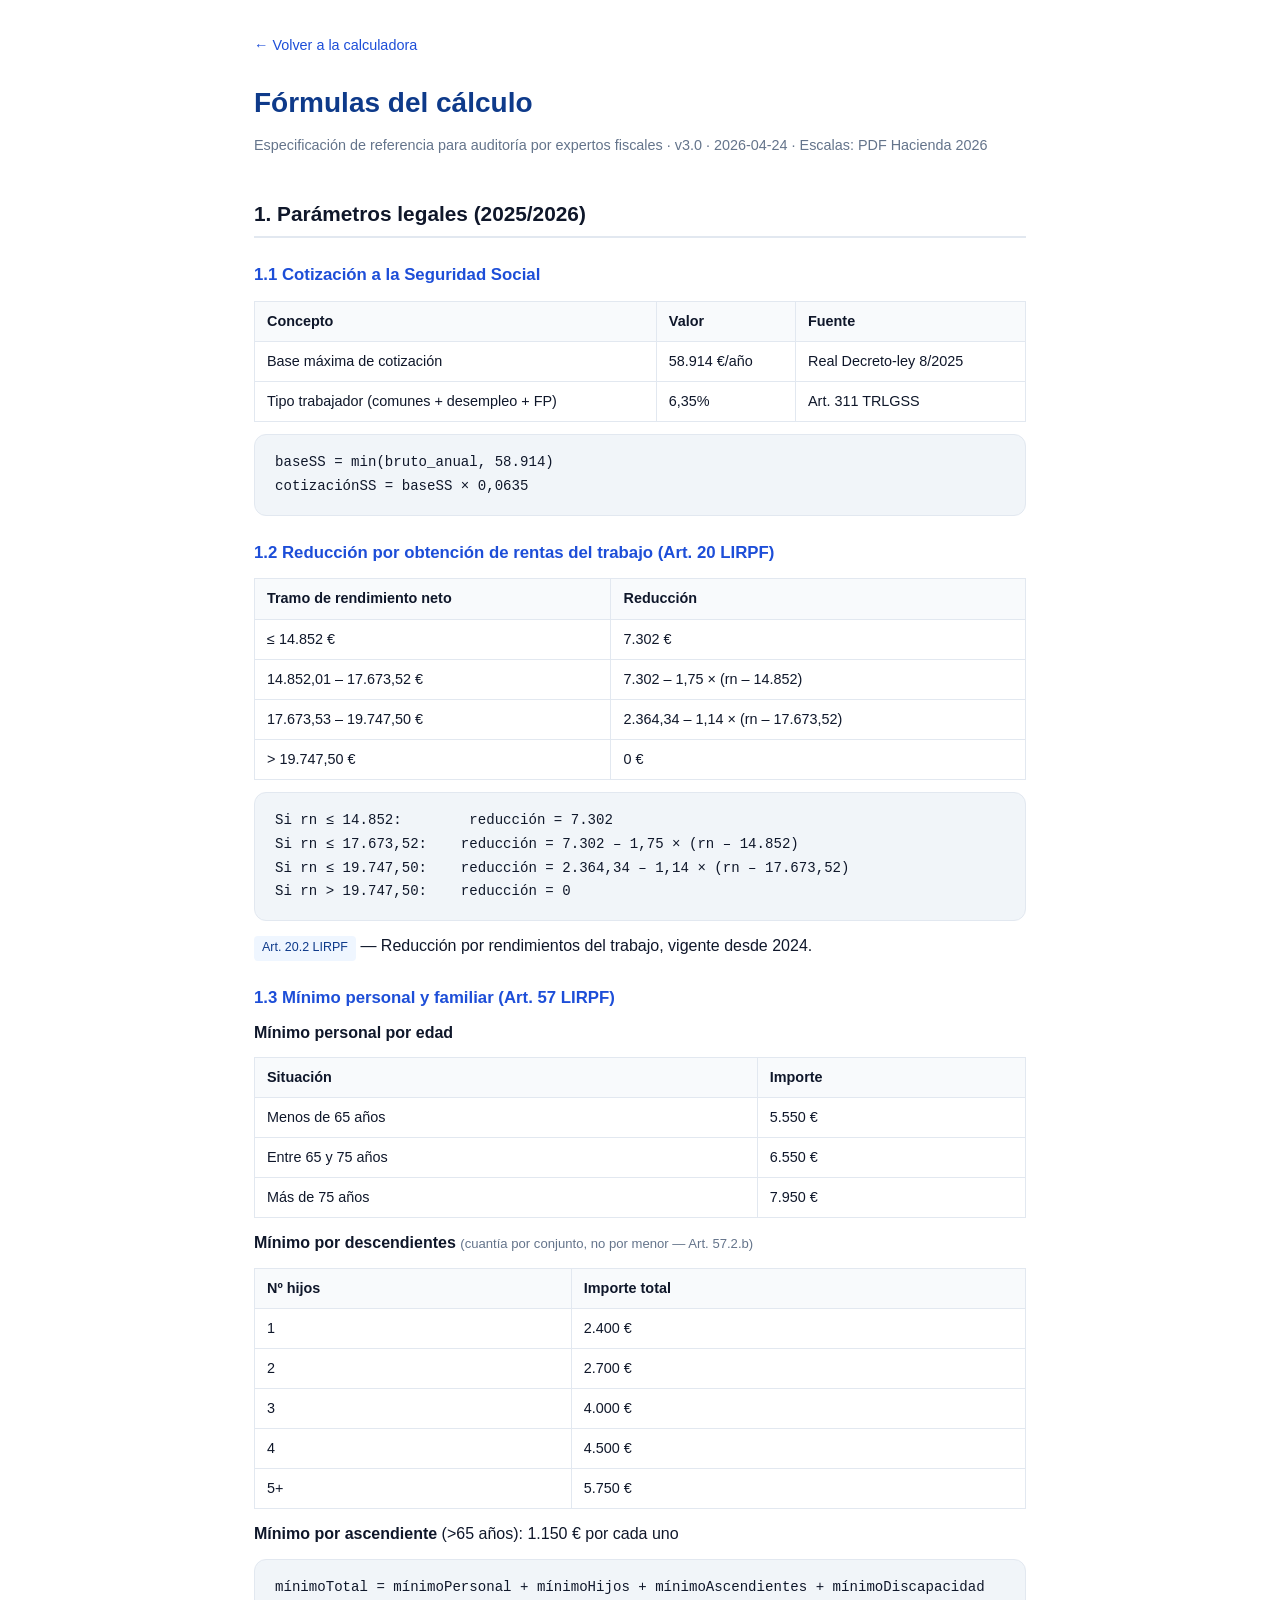
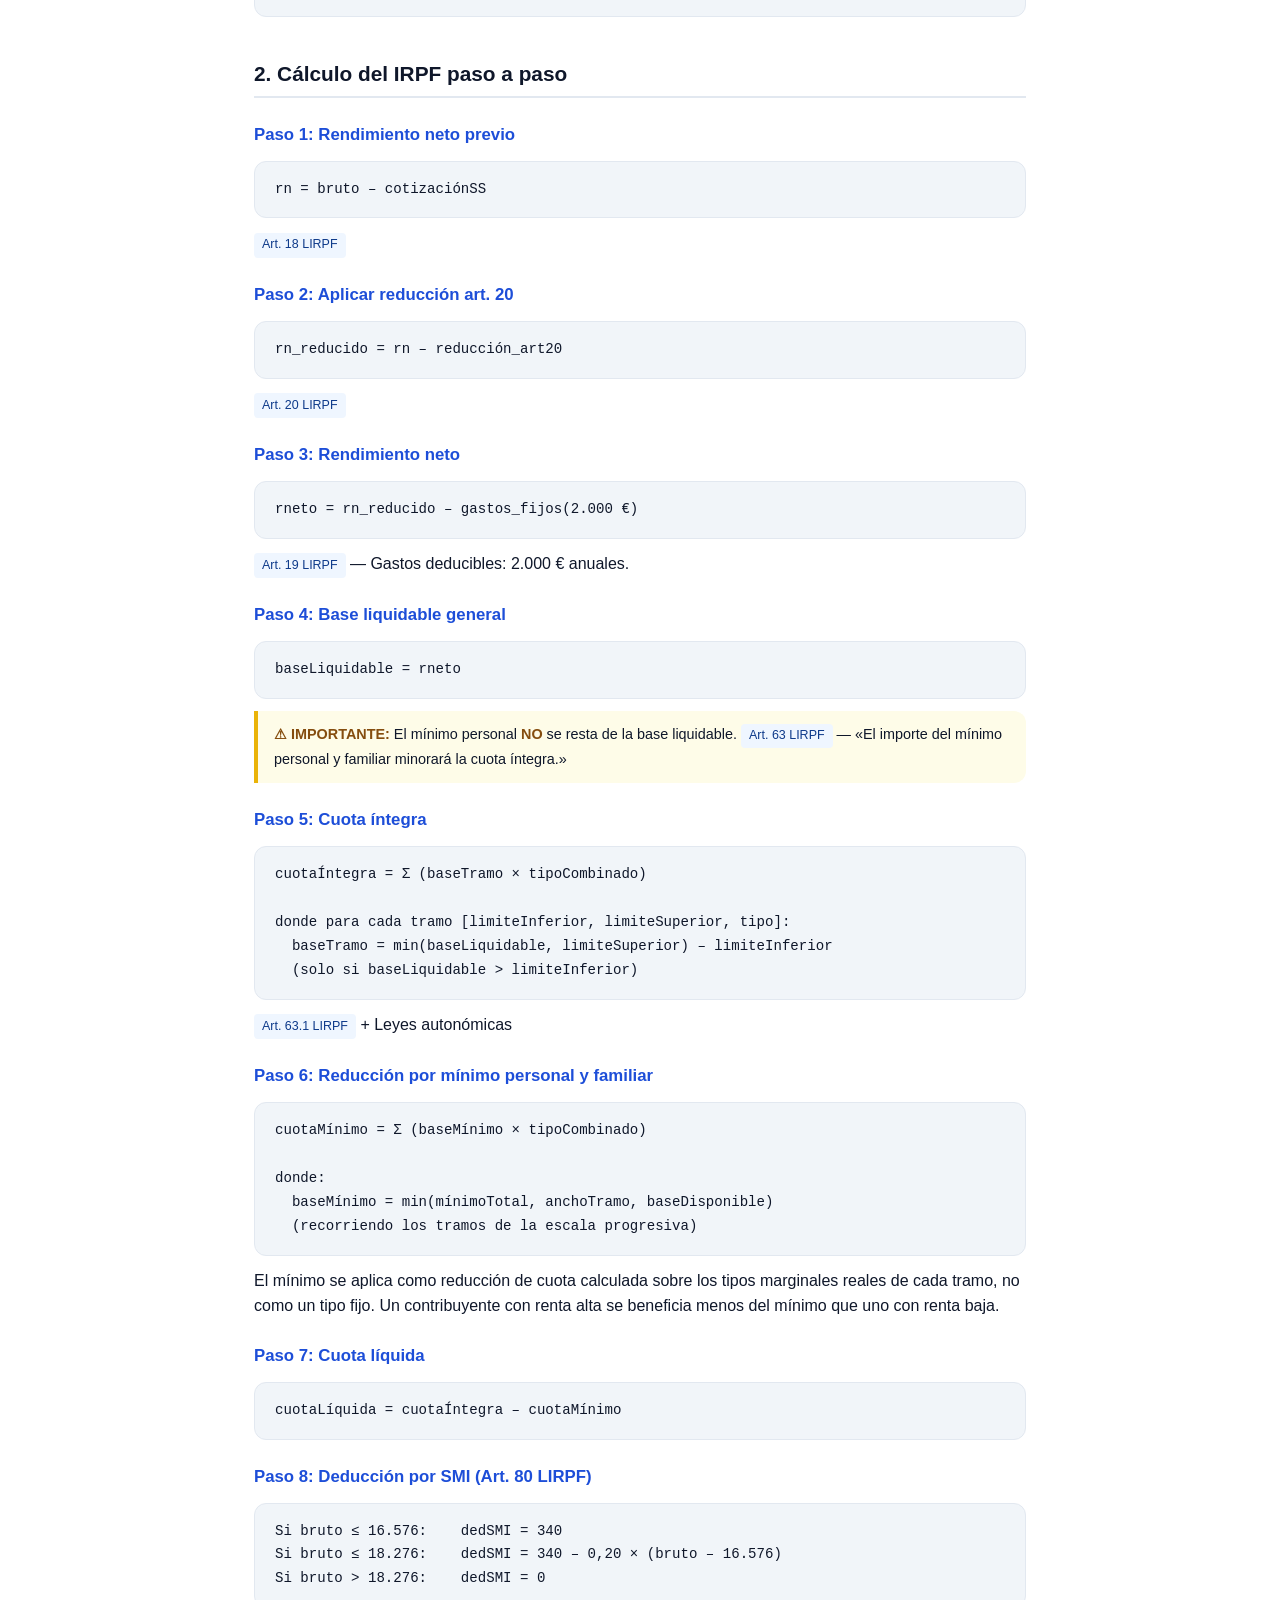
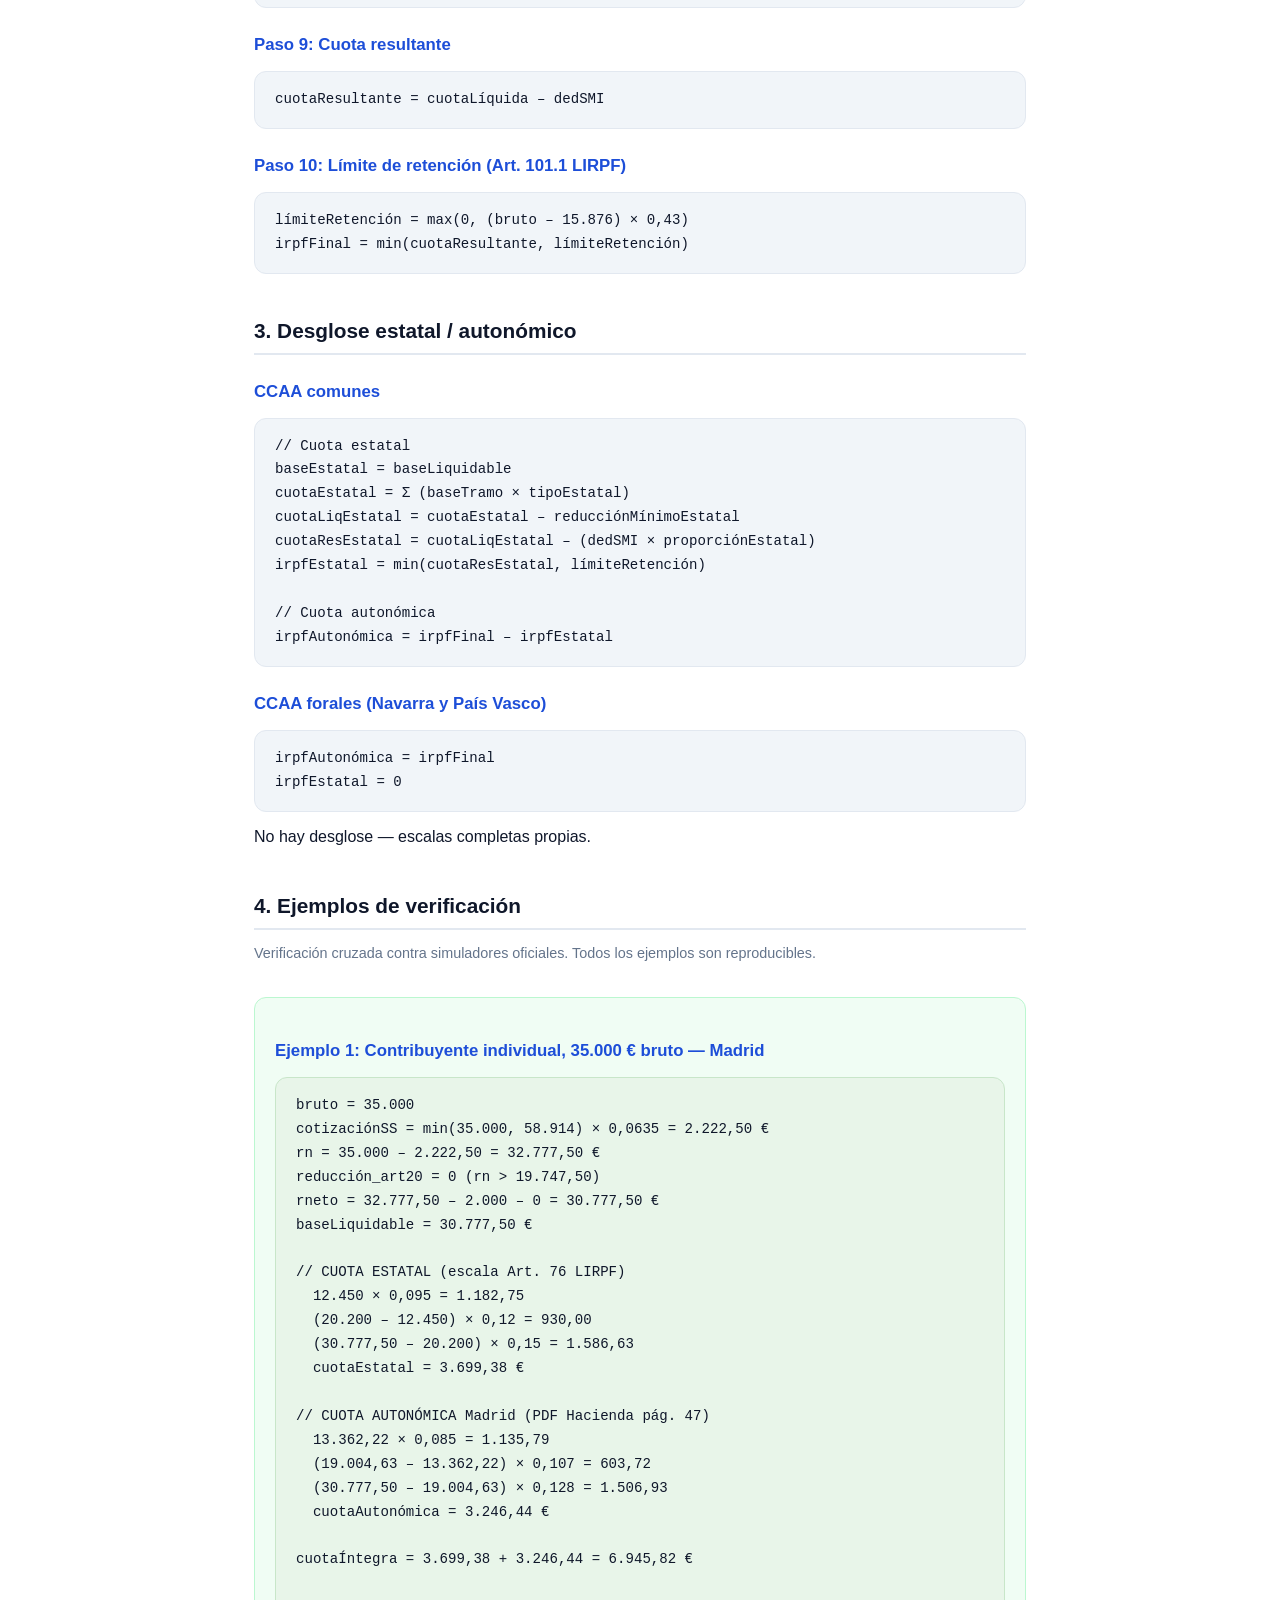
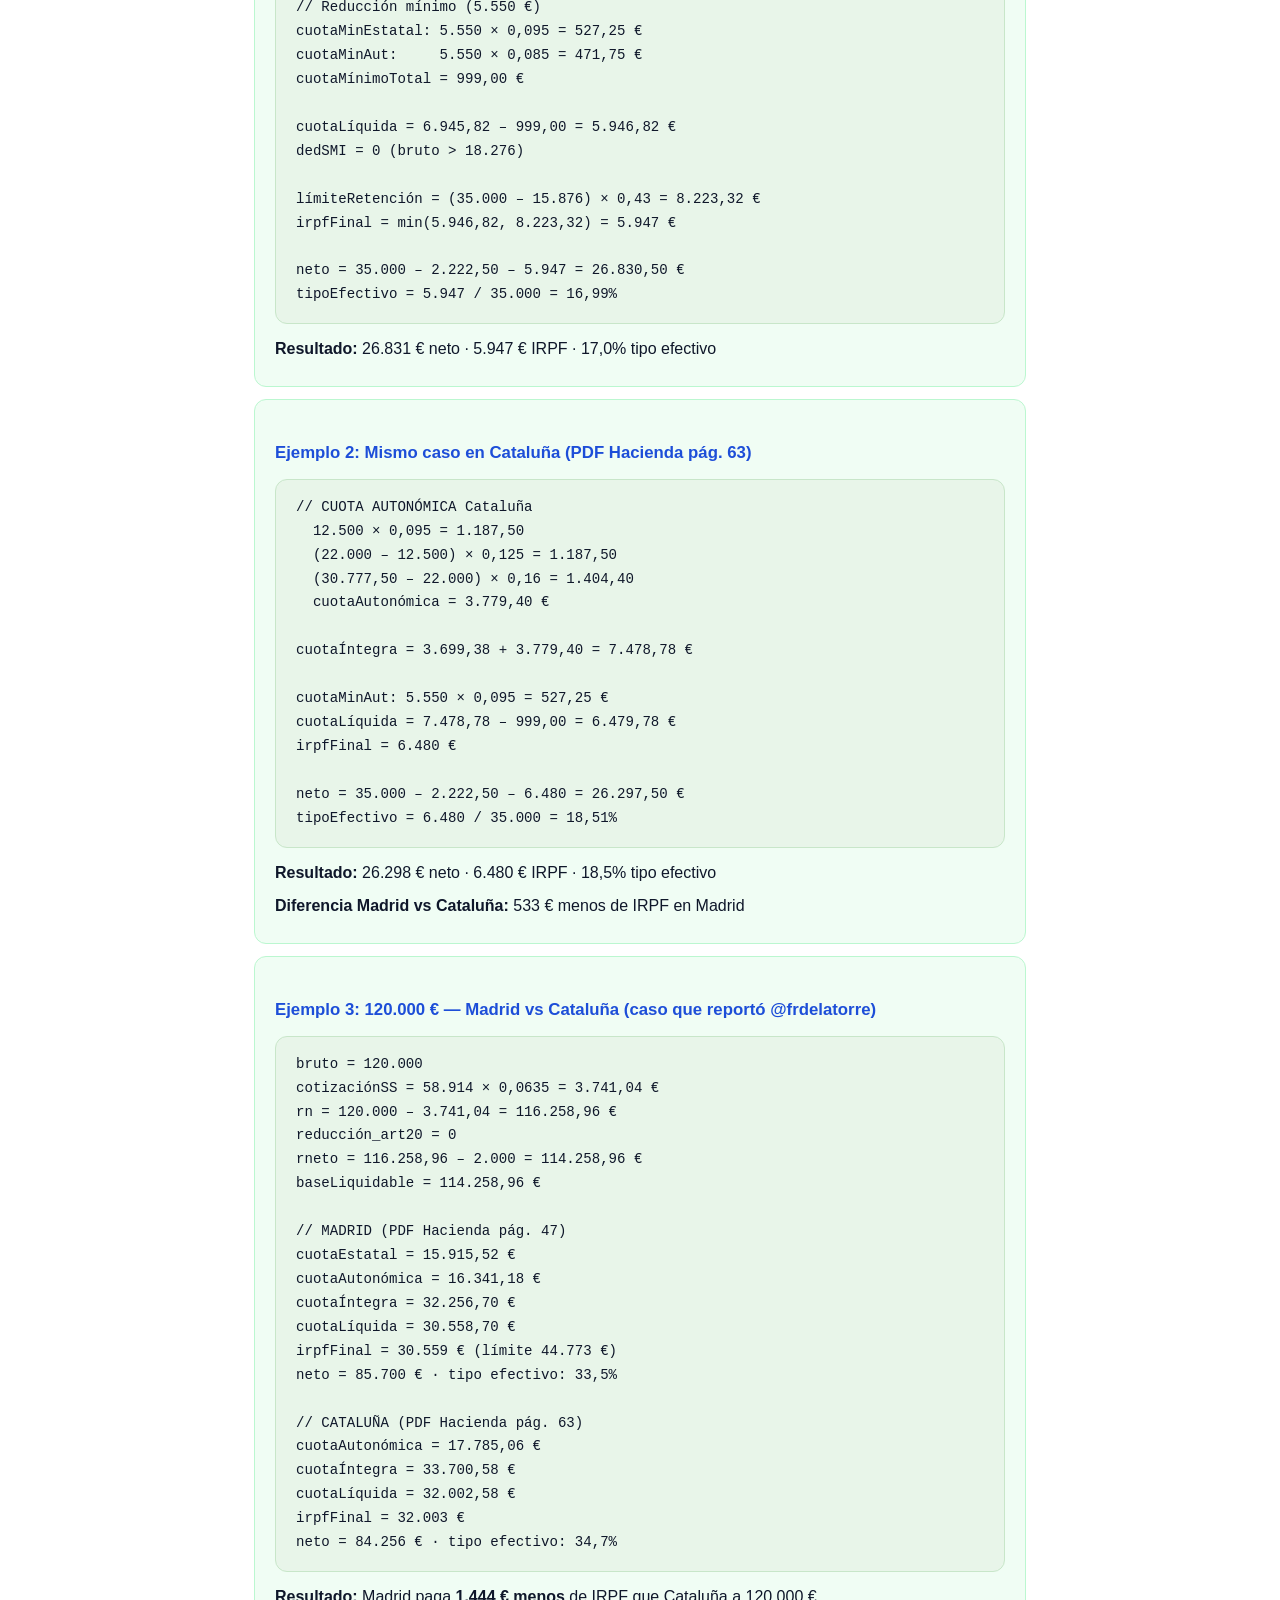
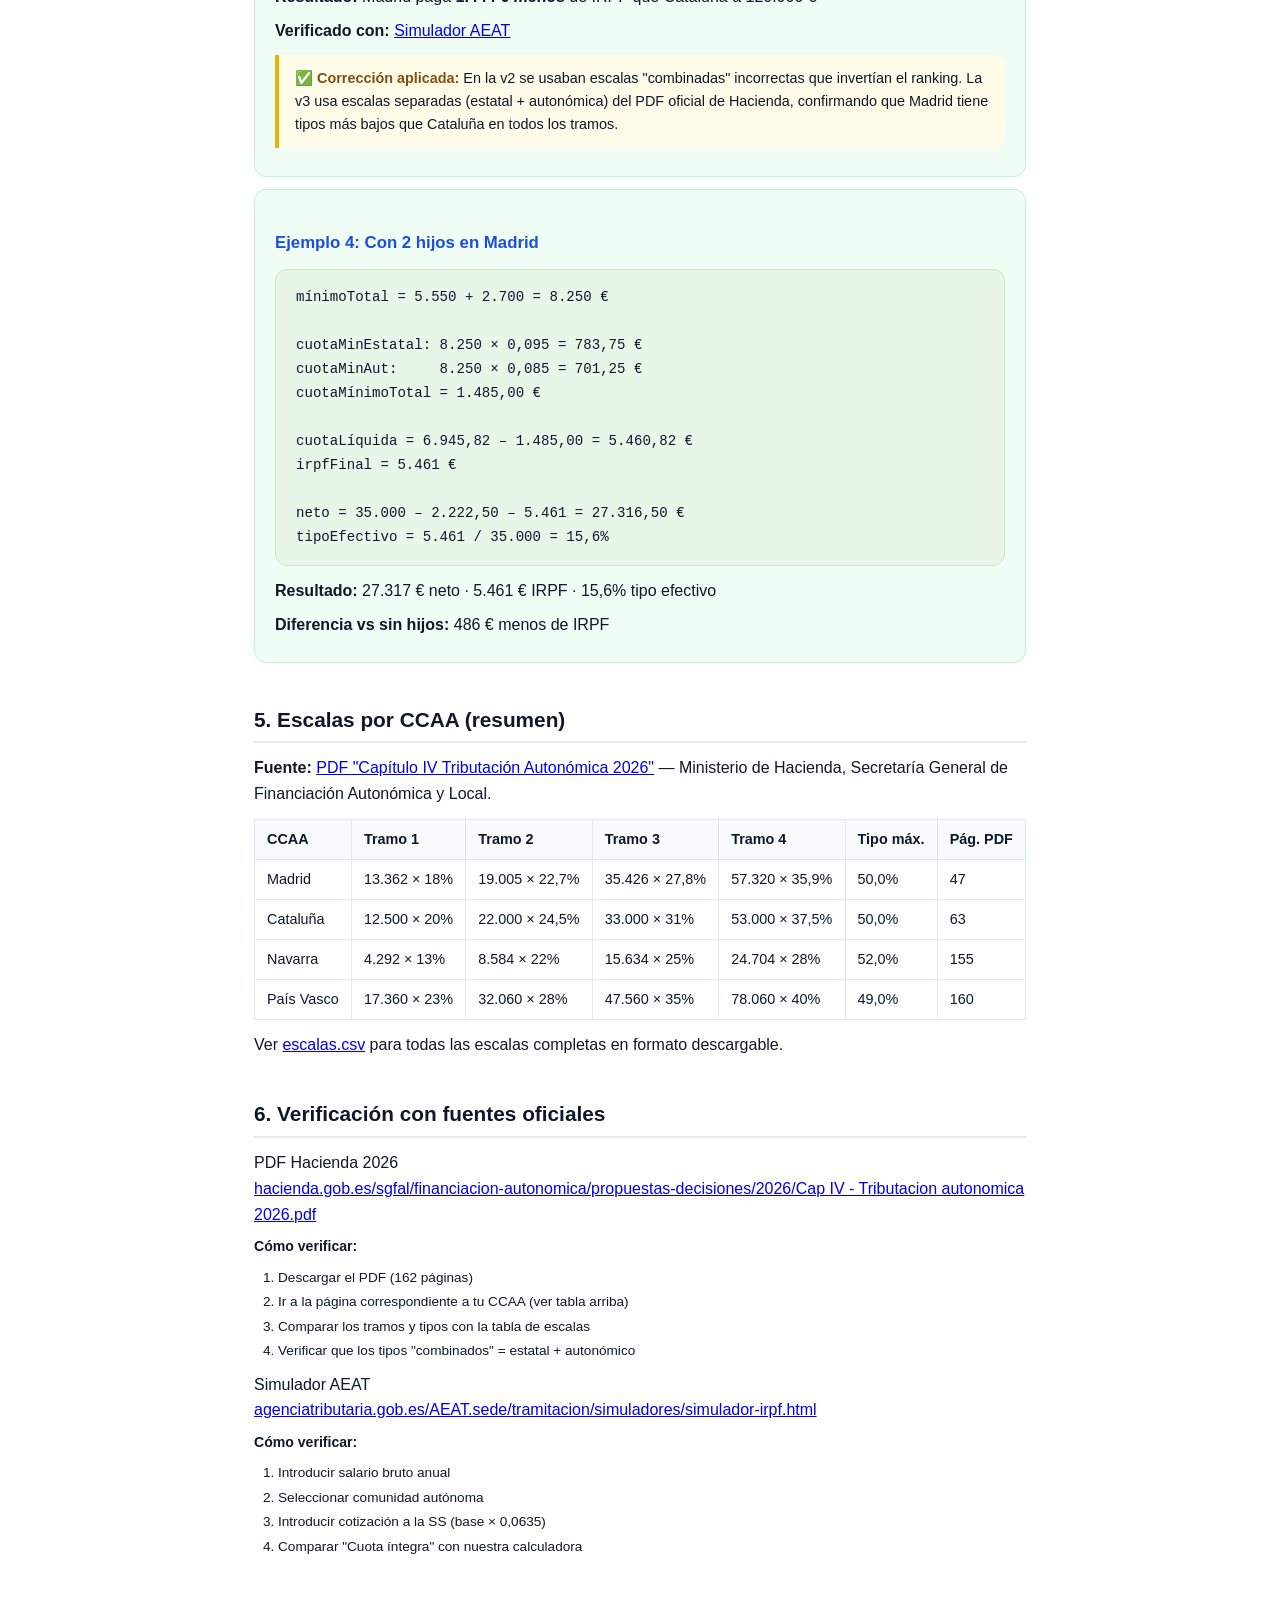
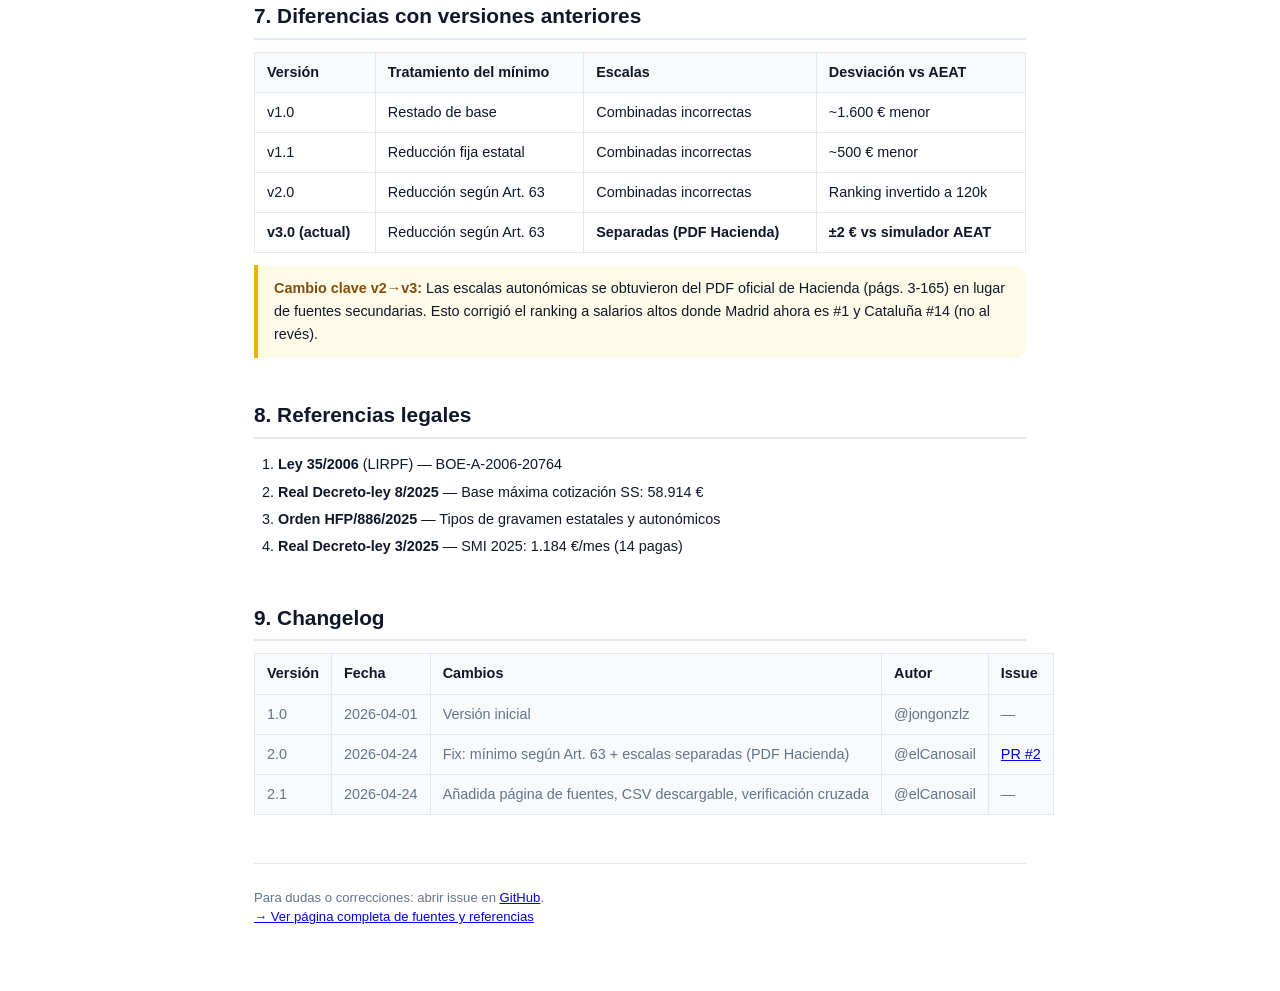
==== docs/formulas.html @ f6afc2ed "fix: remove all tusimpuestos.org references (not used as data source)" ====
<!DOCTYPE html>
<html lang="es">
<head>
  <meta charset="UTF-8">
  <meta name="viewport" content="width=device-width, initial-scale=1.0">
  <title>Fórmulas del cálculo — IRPF por CCAA</title>
  <meta name="description" content="Especificación completa del cálculo de IRPF por comunidad autónoma. Referencias al BOE, fórmulas paso a paso, ejemplos de verificación.">
  <link rel="stylesheet" href="style.css?v=11">
  <style>
    .formula-page { max-width: 820px; margin: 0 auto; padding: 2rem 1.5rem 4rem; }

    .formula-page h1 { font-size: 1.75rem; margin-bottom: 0.25rem; color: var(--accent); }
    .formula-page .subtitle { color: var(--muted); font-size: 0.9rem; margin-bottom: 2rem; }
    .formula-page h2 { font-size: 1.3rem; margin: 2.5rem 0 0.75rem; padding-bottom: 0.35rem; border-bottom: 2px solid var(--border); color: var(--fg); }
    .formula-page h3 { font-size: 1.05rem; margin: 1.5rem 0 0.5rem; color: var(--accent-light); }

    .formula-page p { margin: 0.5rem 0; }

    .formula-box {
      background: #f1f5f9;
      border: 1px solid var(--border);
      border-radius: var(--radius);
      padding: 1rem 1.25rem;
      margin: 0.75rem 0;
      font-family: "SF Mono", "Fira Code", "Cascadia Code", monospace;
      font-size: 0.88rem;
      line-height: 1.7;
      overflow-x: auto;
      white-space: pre;
    }

    .formula-page table {
      width: 100%;
      border-collapse: collapse;
      margin: 0.75rem 0;
      font-size: 0.9rem;
    }
    .formula-page th, .formula-page td {
      padding: 0.5rem 0.75rem;
      border: 1px solid var(--border);
      text-align: left;
    }
    .formula-page th {
      background: var(--card-bg);
      font-weight: 600;
      color: var(--fg);
    }
    .formula-page td { background: white; }

    .ref {
      display: inline-block;
      background: #eff6ff;
      color: var(--accent);
      font-size: 0.78rem;
      padding: 0.15rem 0.5rem;
      border-radius: 4px;
      font-weight: 500;
    }

    .callout {
      background: #fefce8;
      border-left: 4px solid #eab308;
      padding: 0.75rem 1rem;
      margin: 0.75rem 0;
      border-radius: 0 var(--radius) var(--radius) 0;
      font-size: 0.9rem;
    }
    .callout strong { color: #854d0e; }

    .example-box {
      background: #f0fdf4;
      border: 1px solid #bbf7d0;
      border-radius: var(--radius);
      padding: 1rem 1.25rem;
      margin: 0.75rem 0;
    }
    .example-box .formula-box { background: #e8f5e9; border-color: #c8e6c9; }

    .back-link {
      display: inline-flex;
      align-items: center;
      gap: 0.4rem;
      color: var(--accent-light);
      text-decoration: none;
      font-size: 0.9rem;
      margin-bottom: 1.5rem;
    }
    .back-link:hover { text-decoration: underline; }

    .changelog { font-size: 0.85rem; color: var(--muted); }
    .changelog td { background: var(--card-bg); }

    footer.legal {
      margin-top: 3rem;
      padding-top: 1.5rem;
      border-top: 1px solid var(--border);
      font-size: 0.82rem;
      color: var(--muted);
      line-height: 1.5;
    }
  </style>
</head>
<body>
  <div class="formula-page">
    <a href="index.html" class="back-link">← Volver a la calculadora</a>

    <h1>Fórmulas del cálculo</h1>
    <p class="subtitle">Especificación de referencia para auditoría por expertos fiscales · v3.0 · 2026-04-24 · Escalas: PDF Hacienda 2026</p>

    <!-- 1 -->
    <h2>1. Parámetros legales (2025/2026)</h2>

    <h3>1.1 Cotización a la Seguridad Social</h3>
    <table>
      <tr><th>Concepto</th><th>Valor</th><th>Fuente</th></tr>
      <tr><td>Base máxima de cotización</td><td>58.914 €/año</td><td>Real Decreto-ley 8/2025</td></tr>
      <tr><td>Tipo trabajador (comunes + desempleo + FP)</td><td>6,35%</td><td>Art. 311 TRLGSS</td></tr>
    </table>
    <div class="formula-box">baseSS = min(bruto_anual, 58.914)
cotizaciónSS = baseSS × 0,0635</div>

    <h3>1.2 Reducción por obtención de rentas del trabajo (Art. 20 LIRPF)</h3>
    <table>
      <tr><th>Tramo de rendimiento neto</th><th>Reducción</th></tr>
      <tr><td>≤ 14.852 €</td><td>7.302 €</td></tr>
      <tr><td>14.852,01 – 17.673,52 €</td><td>7.302 – 1,75 × (rn – 14.852)</td></tr>
      <tr><td>17.673,53 – 19.747,50 €</td><td>2.364,34 – 1,14 × (rn – 17.673,52)</td></tr>
      <tr><td>&gt; 19.747,50 €</td><td>0 €</td></tr>
    </table>
    <div class="formula-box">Si rn ≤ 14.852:        reducción = 7.302
Si rn ≤ 17.673,52:    reducción = 7.302 – 1,75 × (rn – 14.852)
Si rn ≤ 19.747,50:    reducción = 2.364,34 – 1,14 × (rn – 17.673,52)
Si rn > 19.747,50:    reducción = 0</div>
    <p><span class="ref">Art. 20.2 LIRPF</span> — Reducción por rendimientos del trabajo, vigente desde 2024.</p>

    <h3>1.3 Mínimo personal y familiar (Art. 57 LIRPF)</h3>

    <p><strong>Mínimo personal por edad</strong></p>
    <table>
      <tr><th>Situación</th><th>Importe</th></tr>
      <tr><td>Menos de 65 años</td><td>5.550 €</td></tr>
      <tr><td>Entre 65 y 75 años</td><td>6.550 €</td></tr>
      <tr><td>Más de 75 años</td><td>7.950 €</td></tr>
    </table>

    <p><strong>Mínimo por descendientes</strong> <span style="font-size:0.82rem;color:var(--muted)">(cuantía por conjunto, no por menor — Art. 57.2.b)</span></p>
    <table>
      <tr><th>Nº hijos</th><th>Importe total</th></tr>
      <tr><td>1</td><td>2.400 €</td></tr>
      <tr><td>2</td><td>2.700 €</td></tr>
      <tr><td>3</td><td>4.000 €</td></tr>
      <tr><td>4</td><td>4.500 €</td></tr>
      <tr><td>5+</td><td>5.750 €</td></tr>
    </table>

    <p><strong>Mínimo por ascendiente</strong> (&gt;65 años): 1.150 € por cada uno</p>

    <div class="formula-box">mínimoTotal = mínimoPersonal + mínimoHijos + mínimoAscendientes + mínimoDiscapacidad</div>

    <!-- 2 -->
    <h2>2. Cálculo del IRPF paso a paso</h2>

    <h3>Paso 1: Rendimiento neto previo</h3>
    <div class="formula-box">rn = bruto – cotizaciónSS</div>
    <p><span class="ref">Art. 18 LIRPF</span></p>

    <h3>Paso 2: Aplicar reducción art. 20</h3>
    <div class="formula-box">rn_reducido = rn – reducción_art20</div>
    <p><span class="ref">Art. 20 LIRPF</span></p>

    <h3>Paso 3: Rendimiento neto</h3>
    <div class="formula-box">rneto = rn_reducido – gastos_fijos(2.000 €)</div>
    <p><span class="ref">Art. 19 LIRPF</span> — Gastos deducibles: 2.000 € anuales.</p>

    <h3>Paso 4: Base liquidable general</h3>
    <div class="formula-box">baseLiquidable = rneto</div>
    <div class="callout"><strong>⚠ IMPORTANTE:</strong> El mínimo personal <strong>NO</strong> se resta de la base liquidable. <span class="ref">Art. 63 LIRPF</span> — «El importe del mínimo personal y familiar minorará la cuota íntegra.»</div>

    <h3>Paso 5: Cuota íntegra</h3>
    <div class="formula-box">cuotaÍntegra = Σ (baseTramo × tipoCombinado)

donde para cada tramo [limiteInferior, limiteSuperior, tipo]:
  baseTramo = min(baseLiquidable, limiteSuperior) – limiteInferior
  (solo si baseLiquidable &gt; limiteInferior)</div>
    <p><span class="ref">Art. 63.1 LIRPF</span> + Leyes autonómicas</p>

    <h3>Paso 6: Reducción por mínimo personal y familiar</h3>
    <div class="formula-box">cuotaMínimo = Σ (baseMínimo × tipoCombinado)

donde:
  baseMínimo = min(mínimoTotal, anchoTramo, baseDisponible)
  (recorriendo los tramos de la escala progresiva)</div>
    <p>El mínimo se aplica como reducción de cuota calculada sobre los tipos marginales reales de cada tramo, no como un tipo fijo. Un contribuyente con renta alta se beneficia menos del mínimo que uno con renta baja.</p>

    <h3>Paso 7: Cuota líquida</h3>
    <div class="formula-box">cuotaLíquida = cuotaÍntegra – cuotaMínimo</div>

    <h3>Paso 8: Deducción por SMI (Art. 80 LIRPF)</h3>
    <div class="formula-box">Si bruto ≤ 16.576:    dedSMI = 340
Si bruto ≤ 18.276:    dedSMI = 340 – 0,20 × (bruto – 16.576)
Si bruto &gt; 18.276:    dedSMI = 0</div>

    <h3>Paso 9: Cuota resultante</h3>
    <div class="formula-box">cuotaResultante = cuotaLíquida – dedSMI</div>

    <h3>Paso 10: Límite de retención (Art. 101.1 LIRPF)</h3>
    <div class="formula-box">límiteRetención = max(0, (bruto – 15.876) × 0,43)
irpfFinal = min(cuotaResultante, límiteRetención)</div>

    <!-- 3 -->
    <h2>3. Desglose estatal / autonómico</h2>

    <h3>CCAA comunes</h3>
    <div class="formula-box">// Cuota estatal
baseEstatal = baseLiquidable
cuotaEstatal = Σ (baseTramo × tipoEstatal)
cuotaLiqEstatal = cuotaEstatal – reducciónMínimoEstatal
cuotaResEstatal = cuotaLiqEstatal – (dedSMI × proporciónEstatal)
irpfEstatal = min(cuotaResEstatal, límiteRetención)

// Cuota autonómica
irpfAutonómica = irpfFinal – irpfEstatal</div>

    <h3>CCAA forales (Navarra y País Vasco)</h3>
    <div class="formula-box">irpfAutonómica = irpfFinal
irpfEstatal = 0</div>
    <p>No hay desglose — escalas completas propias.</p>

    <!-- 4 -->
    <h2>4. Ejemplos de verificación</h2>
    <p class="subtitle">Verificación cruzada contra simuladores oficiales. Todos los ejemplos son reproducibles.</p>

    <div class="example-box">
      <h3>Ejemplo 1: Contribuyente individual, 35.000 € bruto — Madrid</h3>
      <div class="formula-box">bruto = 35.000
cotizaciónSS = min(35.000, 58.914) × 0,0635 = 2.222,50 €
rn = 35.000 – 2.222,50 = 32.777,50 €
reducción_art20 = 0 (rn > 19.747,50)
rneto = 32.777,50 – 2.000 – 0 = 30.777,50 €
baseLiquidable = 30.777,50 €

// CUOTA ESTATAL (escala Art. 76 LIRPF)
  12.450 × 0,095 = 1.182,75
  (20.200 – 12.450) × 0,12 = 930,00
  (30.777,50 – 20.200) × 0,15 = 1.586,63
  cuotaEstatal = 3.699,38 €

// CUOTA AUTONÓMICA Madrid (PDF Hacienda pág. 47)
  13.362,22 × 0,085 = 1.135,79
  (19.004,63 – 13.362,22) × 0,107 = 603,72
  (30.777,50 – 19.004,63) × 0,128 = 1.506,93
  cuotaAutonómica = 3.246,44 €

cuotaÍntegra = 3.699,38 + 3.246,44 = 6.945,82 €

// Reducción mínimo (5.550 €)
cuotaMinEstatal: 5.550 × 0,095 = 527,25 €
cuotaMinAut:     5.550 × 0,085 = 471,75 €
cuotaMínimoTotal = 999,00 €

cuotaLíquida = 6.945,82 – 999,00 = 5.946,82 €
dedSMI = 0 (bruto > 18.276)

límiteRetención = (35.000 – 15.876) × 0,43 = 8.223,32 €
irpfFinal = min(5.946,82, 8.223,32) = 5.947 €

neto = 35.000 – 2.222,50 – 5.947 = 26.830,50 €
tipoEfectivo = 5.947 / 35.000 = 16,99%</div>
      <p><strong>Resultado:</strong> 26.831 € neto · 5.947 € IRPF · 17,0% tipo efectivo</p>
    </div>

    <div class="example-box">
      <h3>Ejemplo 2: Mismo caso en Cataluña (PDF Hacienda pág. 63)</h3>
      <div class="formula-box">// CUOTA AUTONÓMICA Cataluña
  12.500 × 0,095 = 1.187,50
  (22.000 – 12.500) × 0,125 = 1.187,50
  (30.777,50 – 22.000) × 0,16 = 1.404,40
  cuotaAutonómica = 3.779,40 €

cuotaÍntegra = 3.699,38 + 3.779,40 = 7.478,78 €

cuotaMinAut: 5.550 × 0,095 = 527,25 €
cuotaLíquida = 7.478,78 – 999,00 = 6.479,78 €
irpfFinal = 6.480 €

neto = 35.000 – 2.222,50 – 6.480 = 26.297,50 €
tipoEfectivo = 6.480 / 35.000 = 18,51%</div>
      <p><strong>Resultado:</strong> 26.298 € neto · 6.480 € IRPF · 18,5% tipo efectivo</p>
      <p><strong>Diferencia Madrid vs Cataluña:</strong> 533 € menos de IRPF en Madrid</p>
    </div>

    <div class="example-box">
      <h3>Ejemplo 3: 120.000 € — Madrid vs Cataluña (caso que reportó @frdelatorre)</h3>
      <div class="formula-box">bruto = 120.000
cotizaciónSS = 58.914 × 0,0635 = 3.741,04 €
rn = 120.000 – 3.741,04 = 116.258,96 €
reducción_art20 = 0
rneto = 116.258,96 – 2.000 = 114.258,96 €
baseLiquidable = 114.258,96 €

// MADRID (PDF Hacienda pág. 47)
cuotaEstatal = 15.915,52 €
cuotaAutonómica = 16.341,18 €
cuotaÍntegra = 32.256,70 €
cuotaLíquida = 30.558,70 €
irpfFinal = 30.559 € (límite 44.773 €)
neto = 85.700 € · tipo efectivo: 33,5%

// CATALUÑA (PDF Hacienda pág. 63)
cuotaAutonómica = 17.785,06 €
cuotaÍntegra = 33.700,58 €
cuotaLíquida = 32.002,58 €
irpfFinal = 32.003 €
neto = 84.256 € · tipo efectivo: 34,7%</div>
      <p><strong>Resultado:</strong> Madrid paga <strong>1.444 € menos</strong> de IRPF que Cataluña a 120.000 €</p>
      <p><strong>Verificado con:</strong> <a href="https://www.agenciatributaria.gob.es/AEAT.sede/tramitacion/simuladores/simulador-irpf.html" target="_blank" rel="noopener">Simulador AEAT</a></p>
      <div class="callout">
        <strong>✅ Corrección aplicada:</strong> En la v2 se usaban escalas "combinadas" incorrectas que invertían el ranking. La v3 usa escalas separadas (estatal + autonómica) del PDF oficial de Hacienda, confirmando que Madrid tiene tipos más bajos que Cataluña en todos los tramos.
      </div>
    </div>

    <div class="example-box">
      <h3>Ejemplo 4: Con 2 hijos en Madrid</h3>
      <div class="formula-box">mínimoTotal = 5.550 + 2.700 = 8.250 €

cuotaMinEstatal: 8.250 × 0,095 = 783,75 €
cuotaMinAut:     8.250 × 0,085 = 701,25 €
cuotaMínimoTotal = 1.485,00 €

cuotaLíquida = 6.945,82 – 1.485,00 = 5.460,82 €
irpfFinal = 5.461 €

neto = 35.000 – 2.222,50 – 5.461 = 27.316,50 €
tipoEfectivo = 5.461 / 35.000 = 15,6%</div>
      <p><strong>Resultado:</strong> 27.317 € neto · 5.461 € IRPF · 15,6% tipo efectivo</p>
      <p><strong>Diferencia vs sin hijos:</strong> 486 € menos de IRPF</p>
    </div>

    <!-- 5 -->
    <h2>5. Escalas por CCAA (resumen)</h2>
    <p><strong>Fuente:</strong> <a href="https://www.hacienda.gob.es/sgfal/financiacion-autonomica/propuestas-decisiones/2026/Cap%20IV%20-%20Tributacion%20autonomica%202026.pdf" target="_blank" rel="noopener">PDF "Capítulo IV Tributación Autonómica 2026"</a> — Ministerio de Hacienda, Secretaría General de Financiación Autonómica y Local.</p>

    <table>
      <tr><th>CCAA</th><th>Tramo 1</th><th>Tramo 2</th><th>Tramo 3</th><th>Tramo 4</th><th>Tipo máx.</th><th>Pág. PDF</th></tr>
      <tr><td>Madrid</td><td>13.362 × 18%</td><td>19.005 × 22,7%</td><td>35.426 × 27,8%</td><td>57.320 × 35,9%</td><td>50,0%</td><td>47</td></tr>
      <tr><td>Cataluña</td><td>12.500 × 20%</td><td>22.000 × 24,5%</td><td>33.000 × 31%</td><td>53.000 × 37,5%</td><td>50,0%</td><td>63</td></tr>
      <tr><td>Navarra</td><td>4.292 × 13%</td><td>8.584 × 22%</td><td>15.634 × 25%</td><td>24.704 × 28%</td><td>52,0%</td><td>155</td></tr>
      <tr><td>País Vasco</td><td>17.360 × 23%</td><td>32.060 × 28%</td><td>47.560 × 35%</td><td>78.060 × 40%</td><td>49,0%</td><td>160</td></tr>
    </table>
    <p>Ver <a href="escalas.csv" download>escalas.csv</a> para todas las escalas completas en formato descargable.</p>

    <h2>6. Verificación con fuentes oficiales</h2>

    <div class="source-card">
      <div class="title">PDF Hacienda 2026</div>
      <div class="url"><a href="https://www.hacienda.gob.es/sgfal/financiacion-autonomica/propuestas-decisiones/2026/Cap%20IV%20-%20Tributacion%20autonomica%202026.pdf" target="_blank" rel="noopener">hacienda.gob.es/sgfal/financiacion-autonomica/propuestas-decisiones/2026/Cap IV - Tributacion autonomica 2026.pdf</a></div>
      <p style="margin-top:0.5rem;font-size:0.88rem;"><strong>Cómo verificar:</strong></p>
      <ol style="margin:0.3rem 0 0.5rem 1.5rem;font-size:0.85rem;line-height:1.8;">
        <li>Descargar el PDF (162 páginas)</li>
        <li>Ir a la página correspondiente a tu CCAA (ver tabla arriba)</li>
        <li>Comparar los tramos y tipos con la tabla de escalas</li>
        <li>Verificar que los tipos "combinados" = estatal + autonómico</li>
      </ol>
    </div>

    <div class="source-card">
      <div class="title">Simulador AEAT</div>
      <div class="url"><a href="https://www.agenciatributaria.gob.es/AEAT.sede/tramitacion/simuladores/simulador-irpf.html" target="_blank" rel="noopener">agenciatributaria.gob.es/AEAT.sede/tramitacion/simuladores/simulador-irpf.html</a></div>
      <p style="margin-top:0.5rem;font-size:0.88rem;"><strong>Cómo verificar:</strong></p>
      <ol style="margin:0.3rem 0 0.5rem 1.5rem;font-size:0.85rem;line-height:1.8;">
        <li>Introducir salario bruto anual</li>
        <li>Seleccionar comunidad autónoma</li>
        <li>Introducir cotización a la SS (base × 0,0635)</li>
        <li>Comparar "Cuota íntegra" con nuestra calculadora</li>
      </ol>
    </div>



    <h2>7. Diferencias con versiones anteriores</h2>
    <table>
      <tr><th>Versión</th><th>Tratamiento del mínimo</th><th>Escalas</th><th>Desviación vs AEAT</th></tr>
      <tr><td>v1.0</td><td>Restado de base</td><td>Combinadas incorrectas</td><td>~1.600 € menor</td></tr>
      <tr><td>v1.1</td><td>Reducción fija estatal</td><td>Combinadas incorrectas</td><td>~500 € menor</td></tr>
      <tr><td>v2.0</td><td>Reducción según Art. 63</td><td>Combinadas incorrectas</td><td>Ranking invertido a 120k</td></tr>
      <tr><td><strong>v3.0 (actual)</td><td>Reducción según Art. 63</td><td><strong>Separadas (PDF Hacienda)</strong></td><td><strong>±2 € vs simulador AEAT</strong></td></tr>
    </table>

    <div class="callout">
      <strong>Cambio clave v2→v3:</strong> Las escalas autonómicas se obtuvieron del PDF oficial de Hacienda (págs. 3-165) en lugar de fuentes secundarias. Esto corrigió el ranking a salarios altos donde Madrid ahora es #1 y Cataluña #14 (no al revés).
    </div>

    <h2>8. Referencias legales</h2>
    <ol style="margin:0.5rem 0 0.5rem 1.5rem;line-height:1.9;font-size:0.9rem;">
      <li><strong>Ley 35/2006</strong> (LIRPF) — BOE-A-2006-20764</li>
      <li><strong>Real Decreto-ley 8/2025</strong> — Base máxima cotización SS: 58.914 €</li>
      <li><strong>Orden HFP/886/2025</strong> — Tipos de gravamen estatales y autonómicos</li>
      <li><strong>Real Decreto-ley 3/2025</strong> — SMI 2025: 1.184 €/mes (14 pagas)</li>
    </ol>

    <h2>9. Changelog</h2>
    <table class="changelog">
      <tr><th>Versión</th><th>Fecha</th><th>Cambios</th><th>Autor</th><th>Issue</th></tr>
      <tr><td>1.0</td><td>2026-04-01</td><td>Versión inicial</td><td>@jongonzlz</td><td>—</td></tr>
      <tr><td>2.0</td><td>2026-04-24</td><td>Fix: mínimo según Art. 63 + escalas separadas (PDF Hacienda)</td><td>@elCanosail</td><td><a href="https://github.com/elCanosail/Calculadora-de-Salarios-y-Progresividad-en-Fr-o/pull/2" target="_blank">PR #2</a></td></tr>
      <tr><td>2.1</td><td>2026-04-24</td><td>Añadida página de fuentes, CSV descargable, verificación cruzada</td><td>@elCanosail</td><td>—</td></tr>
    </table>

    <footer class="legal">
      Para dudas o correcciones: abrir issue en <a href="https://github.com/elCanosail/Calculadora-de-Salarios-y-Progresividad-en-Fr-o/issues" target="_blank" rel="noopener">GitHub</a>.
      <br>
      <a href="fuentes.html">→ Ver página completa de fuentes y referencias</a>
    </footer>
  </div>
</body>
</html>
---- docs/style.css ----
:root {
  --bg: #ffffff;
  --fg: #0f172a;
  --muted: #64748b;
  --accent: #0e3a8a;
  --accent-light: #1d4ed8;
  --border: #e2e8f0;
  --card-bg: #f8fafc;
  --radius: 12px;
  --shadow: 0 1px 3px rgba(0,0,0,0.06), 0 1px 2px rgba(0,0,0,0.04);
  --font: -apple-system, BlinkMacSystemFont, "Segoe UI", Roboto, Inter, sans-serif;
}

* { box-sizing: border-box; margin: 0; padding: 0; }
html { scroll-behavior: smooth; }
body {
  font-family: var(--font);
  background: var(--bg);
  color: var(--fg);
  line-height: 1.6;
  -webkit-font-smoothing: antialiased;
}
.container { max-width: 960px; margin: 0 auto; padding: 0 1rem; }

/* Hero */
.hero {
  padding: 2.5rem 0 2rem;
  text-align: center;
  border-bottom: 1px solid var(--border);
}
.hero h1 {
  font-size: 2rem;
  font-weight: 800;
  letter-spacing: -0.025em;
  margin-bottom: 0.5rem;
}
.hero .accent { color: var(--accent); }
.hero .subtitle {
  color: var(--muted);
  font-size: 1rem;
  max-width: 520px;
  margin: 0 auto 1rem;
}
.credit {
  display: inline-flex;
  align-items: center;
  gap: 0.4rem;
  color: var(--muted);
  font-size: 0.8rem;
  padding: 0.4rem 0.8rem;
  background: var(--card-bg);
  border-radius: 999px;
  border: 1px solid var(--border);
}
.credit a { color: var(--accent); text-decoration: none; font-weight: 600; }
.credit a:hover { text-decoration: underline; }

/* Sections */
.section {
  padding: 2rem 0;
  border-bottom: 1px solid var(--border);
}
.section:last-of-type { border-bottom: none; }
.section h2 {
  font-size: 1.25rem;
  font-weight: 700;
  margin-bottom: 0.25rem;
}
.section-desc {
  color: var(--muted);
  font-size: 0.875rem;
  margin-bottom: 1rem;
}

/* Card */
.card {
  background: var(--card-bg);
  border: 1px solid var(--border);
  border-radius: var(--radius);
  padding: 1rem;
  box-shadow: var(--shadow);
}

/* Input */
.input-row {
  display: flex;
  gap: 1.5rem;
  flex-wrap: wrap;
  align-items: flex-end;
}
.input-col {
  flex: 1;
  min-width: 200px;
}
.input-col label {
  display: block;
  font-size: 0.75rem;
  font-weight: 600;
  color: var(--muted);
  text-transform: uppercase;
  letter-spacing: 0.04em;
  margin-bottom: 0.35rem;
}
.input-col input[type="range"] {
  width: 100%;
  accent-color: var(--accent);
}
.input-col input[type="number"] {
  width: 100%;
  padding: 0.5rem 0.75rem;
  border: 1px solid var(--border);
  border-radius: 8px;
  font-size: 1rem;
  font-weight: 600;
  color: var(--fg);
}
.salary-display {
  font-size: 1.8rem;
  font-weight: 800;
  color: var(--accent);
  margin-top: 0.25rem;
}

/* Config row */
.config-row {
  display: flex;
  gap: 1rem;
  flex-wrap: wrap;
  margin-top: 1.25rem;
}
.config-col {
  flex: 1;
  min-width: 120px;
}
.config-col label {
  display: block;
  font-size: 0.7rem;
  font-weight: 600;
  color: var(--muted);
  text-transform: uppercase;
  letter-spacing: 0.03em;
  margin-bottom: 0.3rem;
}
.config-col select {
  width: 100%;
  padding: 0.4rem 0.5rem;
  border: 1px solid var(--border);
  border-radius: 8px;
  font-size: 0.9rem;
  font-weight: 500;
  color: var(--fg);
  background: var(--bg);
  cursor: pointer;
}
.config-summary {
  margin-top: 0.75rem;
  font-size: 0.8rem;
  color: var(--muted);
  padding: 0.5rem 0.75rem;
  background: var(--card-bg);
  border-radius: 8px;
  border: 1px solid var(--border);
  text-align: center;
}
.config-summary strong {
  color: var(--fg);
}

/* Table */
.table-wrap { overflow-x: auto; }
table {
  width: 100%;
  border-collapse: collapse;
  font-size: 0.875rem;
}
thead th {
  text-align: left;
  padding: 0.6rem 0.5rem;
  font-size: 0.7rem;
  font-weight: 700;
  text-transform: uppercase;
  letter-spacing: 0.03em;
  color: var(--muted);
  border-bottom: 2px solid var(--border);
  white-space: nowrap;
}
tbody td {
  padding: 0.5rem;
  border-bottom: 1px solid var(--border);
  white-space: nowrap;
}
tbody tr:hover { background: rgba(14,58,138,0.03); }
tbody tr.best { background: rgba(16,185,129,0.06); }
tbody tr.best td:first-child { font-weight: 700; color: #059669; }
tbody tr.worst { background: rgba(239,68,68,0.06); }
tbody tr.worst td:first-child { font-weight: 700; color: #dc2626; }
.pos { color: var(--muted); font-size: 0.75rem; }
.money { font-weight: 700; text-align: right; }
.pct { color: var(--muted); text-align: right; }
.delta { font-weight: 600; text-align: right; }
.delta.positive { color: #059669; }
.delta.negative { color: #dc2626; }

/* Bar chart */
#bar-chart { width: 100%; height: 320px; }
#scale-chart { width: 100%; height: 380px; margin-top: 1rem; }

/* Pills */
.ccaa-pills {
  display: flex;
  flex-wrap: wrap;
  gap: 0.4rem;
  margin-bottom: 0.75rem;
}
.pill {
  padding: 0.25rem 0.6rem;
  border-radius: 999px;
  border: 1px solid var(--border);
  background: var(--bg);
  font-size: 0.8rem;
  cursor: pointer;
  transition: all 0.1s;
}
.pill:hover { border-color: var(--accent); }
.pill.active {
  background: var(--accent);
  color: #fff;
  border-color: var(--accent);
}

/* Bar chart */
.bars { display: flex; flex-direction: column; gap: 4px; }
.bar-row { display: flex; align-items: center; gap: 8px; }
.bar-label { width: 140px; font-size: 0.75rem; color: var(--muted); text-align: right; flex-shrink: 0; overflow: hidden; text-overflow: ellipsis; white-space: nowrap; }
.bar-track { flex: 1; height: 18px; background: var(--border); border-radius: 4px; overflow: hidden; position: relative; }
.bar-fill { height: 100%; border-radius: 4px; transition: width 0.3s ease; }
.bar-val { width: 80px; font-size: 0.8rem; font-weight: 700; text-align: right; flex-shrink: 0; }
.bar-baseline {
  font-size: 0.65rem;
  color: var(--muted);
  text-align: right;
  margin-bottom: 4px;
  padding-right: 88px;
  font-style: italic;
}
.bar-track::before {
  content: '';
  position: absolute;
  left: 0;
  top: 0;
  bottom: 0;
  width: 2px;
  background: repeating-linear-gradient(
    to bottom,
    var(--muted) 0px,
    var(--muted) 3px,
    transparent 3px,
    transparent 6px
  );
  opacity: 0.4;
}

/* Scale SVG */
.scale-svg { width: 100%; height: auto; }

/* Audit notice */
.audit-notice {
  display: flex;
  align-items: flex-start;
  gap: 0.5rem;
  margin-top: 1rem;
  padding: 0.6rem 0.75rem;
  background: rgba(14, 58, 138, 0.04);
  border: 1px solid var(--border);
  border-radius: 8px;
  font-size: 0.8rem;
  color: var(--muted);
}
.audit-icon { font-size: 1rem; flex-shrink: 0; }
.audit-notice a,
.link-button {
  color: var(--accent);
  font-weight: 600;
  text-decoration: underline;
  cursor: pointer;
  background: none;
  border: none;
  font: inherit;
  padding: 0;
  display: inline;
}
.audit-notice a:hover,
.link-button:hover { color: var(--accent-light); }

/* Modal */
.modal {
  display: none;
  position: fixed;
  inset: 0;
  z-index: 1000;
}
.modal.open { display: block; }
.modal-backdrop {
  position: absolute;
  inset: 0;
  background: rgba(0,0,0,0.4);
  backdrop-filter: blur(4px);
}
.modal-content {
  position: relative;
  margin: 3vh auto;
  width: 92%;
  max-width: 720px;
  max-height: 90vh;
  background: var(--bg);
  border-radius: var(--radius);
  box-shadow: 0 25px 50px rgba(0,0,0,0.15);
  display: flex;
  flex-direction: column;
  animation: modalIn 0.2s ease-out;
}
@keyframes modalIn {
  from { opacity: 0; transform: translateY(20px) scale(0.98); }
  to   { opacity: 1; transform: translateY(0) scale(1); }
}
.modal-header {
  display: flex;
  align-items: center;
  justify-content: space-between;
  padding: 1rem 1.25rem;
  border-bottom: 1px solid var(--border);
}
.modal-header h3 {
  font-size: 1rem;
  font-weight: 700;
  margin: 0;
}
.modal-close {
  background: none;
  border: none;
  font-size: 1.5rem;
  color: var(--muted);
  cursor: pointer;
  line-height: 1;
  padding: 0.2rem;
}
.modal-close:hover { color: var(--fg); }
.modal-body {
  padding: 1.25rem;
  overflow-y: auto;
  font-size: 0.875rem;
  line-height: 1.7;
}
.modal-body h1, .modal-body h2, .modal-body h3 {
  margin-top: 1.5rem;
  margin-bottom: 0.5rem;
}
.modal-body h1 { font-size: 1.25rem; }
.modal-body h2 { font-size: 1.1rem; }
.modal-body h3 { font-size: 1rem; }
.modal-body pre {
  background: #f1f5f9;
  border-radius: 8px;
  padding: 1rem;
  overflow-x: auto;
}
.modal-body code {
  font-family: ui-monospace, SFMono-Regular, "SF Mono", Menlo, Consolas, monospace;
  font-size: 0.8rem;
}
.modal-body p { margin: 0.5rem 0; }
.modal-body ul, .modal-body ol { margin: 0.5rem 0 0.5rem 1.2rem; }
.modal-body li { margin: 0.2rem 0; }
.modal-body table {
  width: 100%;
  font-size: 0.8rem;
  margin: 0.75rem 0;
}
.modal-body th, .modal-body td {
  padding: 0.4rem 0.5rem;
  border: 1px solid var(--border);
}
.modal-body th { background: var(--card-bg); }

/* Footer */
.footer {
  text-align: center;
  padding: 2rem 0 2.5rem;
  color: var(--muted);
  font-size: 0.8rem;
  border-top: 1px solid var(--border);
}
.footer a { color: var(--accent); text-decoration: none; }
.footer a:hover { text-decoration: underline; }

@media (max-width: 640px) {
  .hero h1 { font-size: 1.5rem; }
  .salary-display { font-size: 1.4rem; }
  .input-row { flex-direction: column; gap: 1rem; }
  .config-row { flex-direction: column; gap: 0.75rem; }
  .section { padding: 1.5rem 0; }
  #bar-chart, #scale-chart { height: auto; }
  .bar-label { width: 90px; font-size: 0.65rem; }
  .bar-val { width: 65px; font-size: 0.7rem; }
}
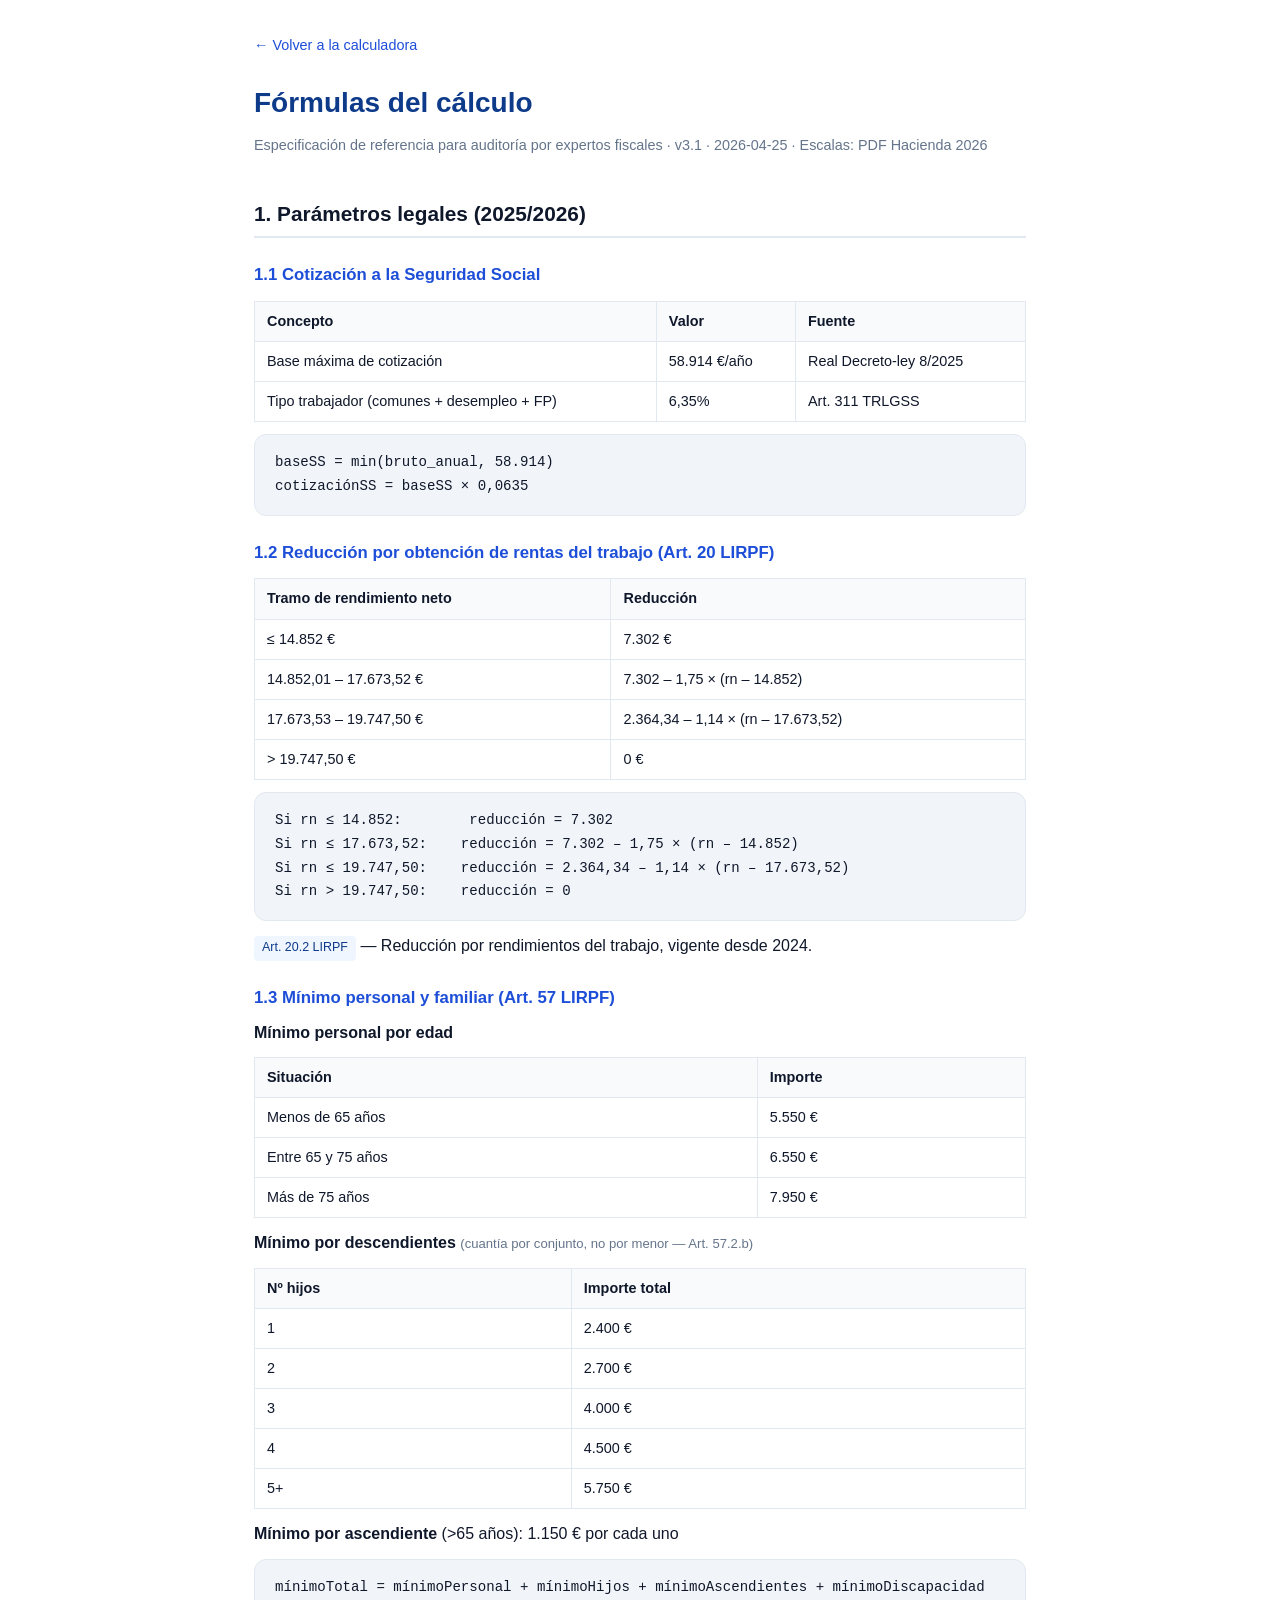
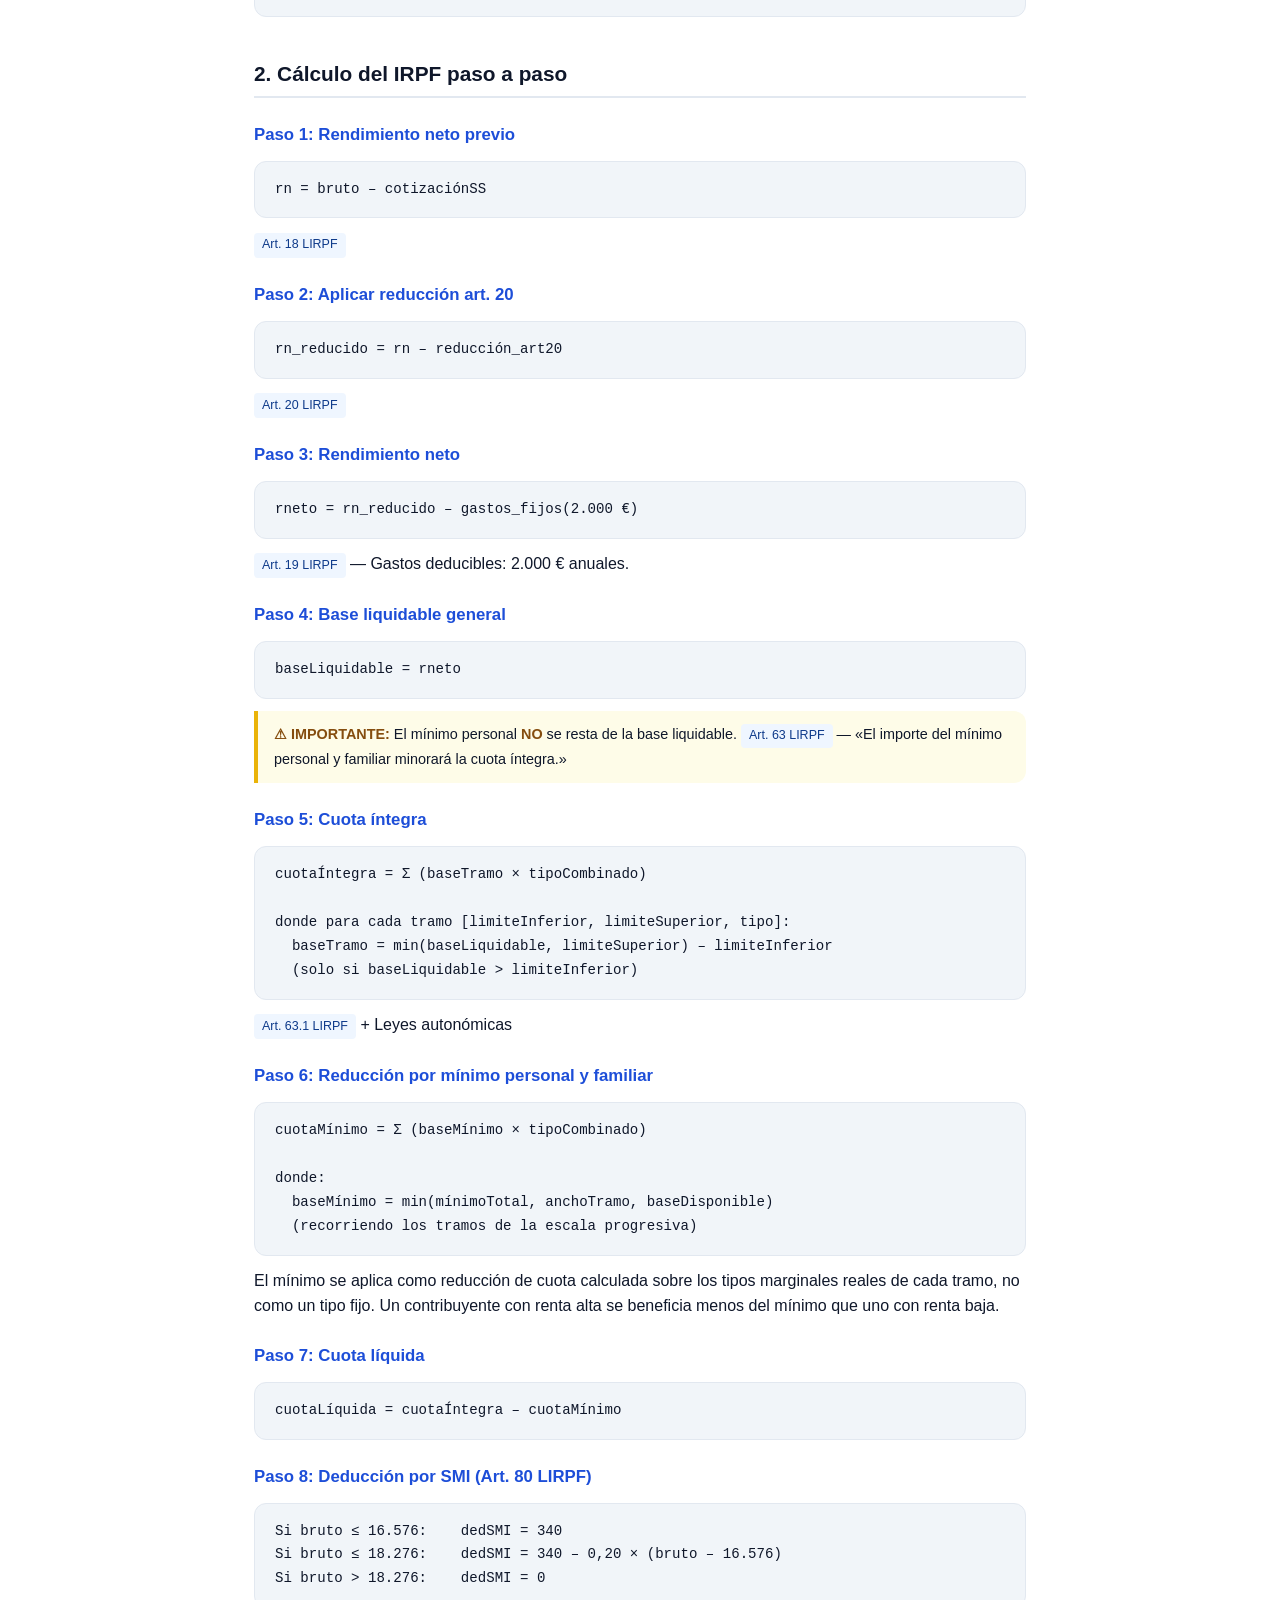
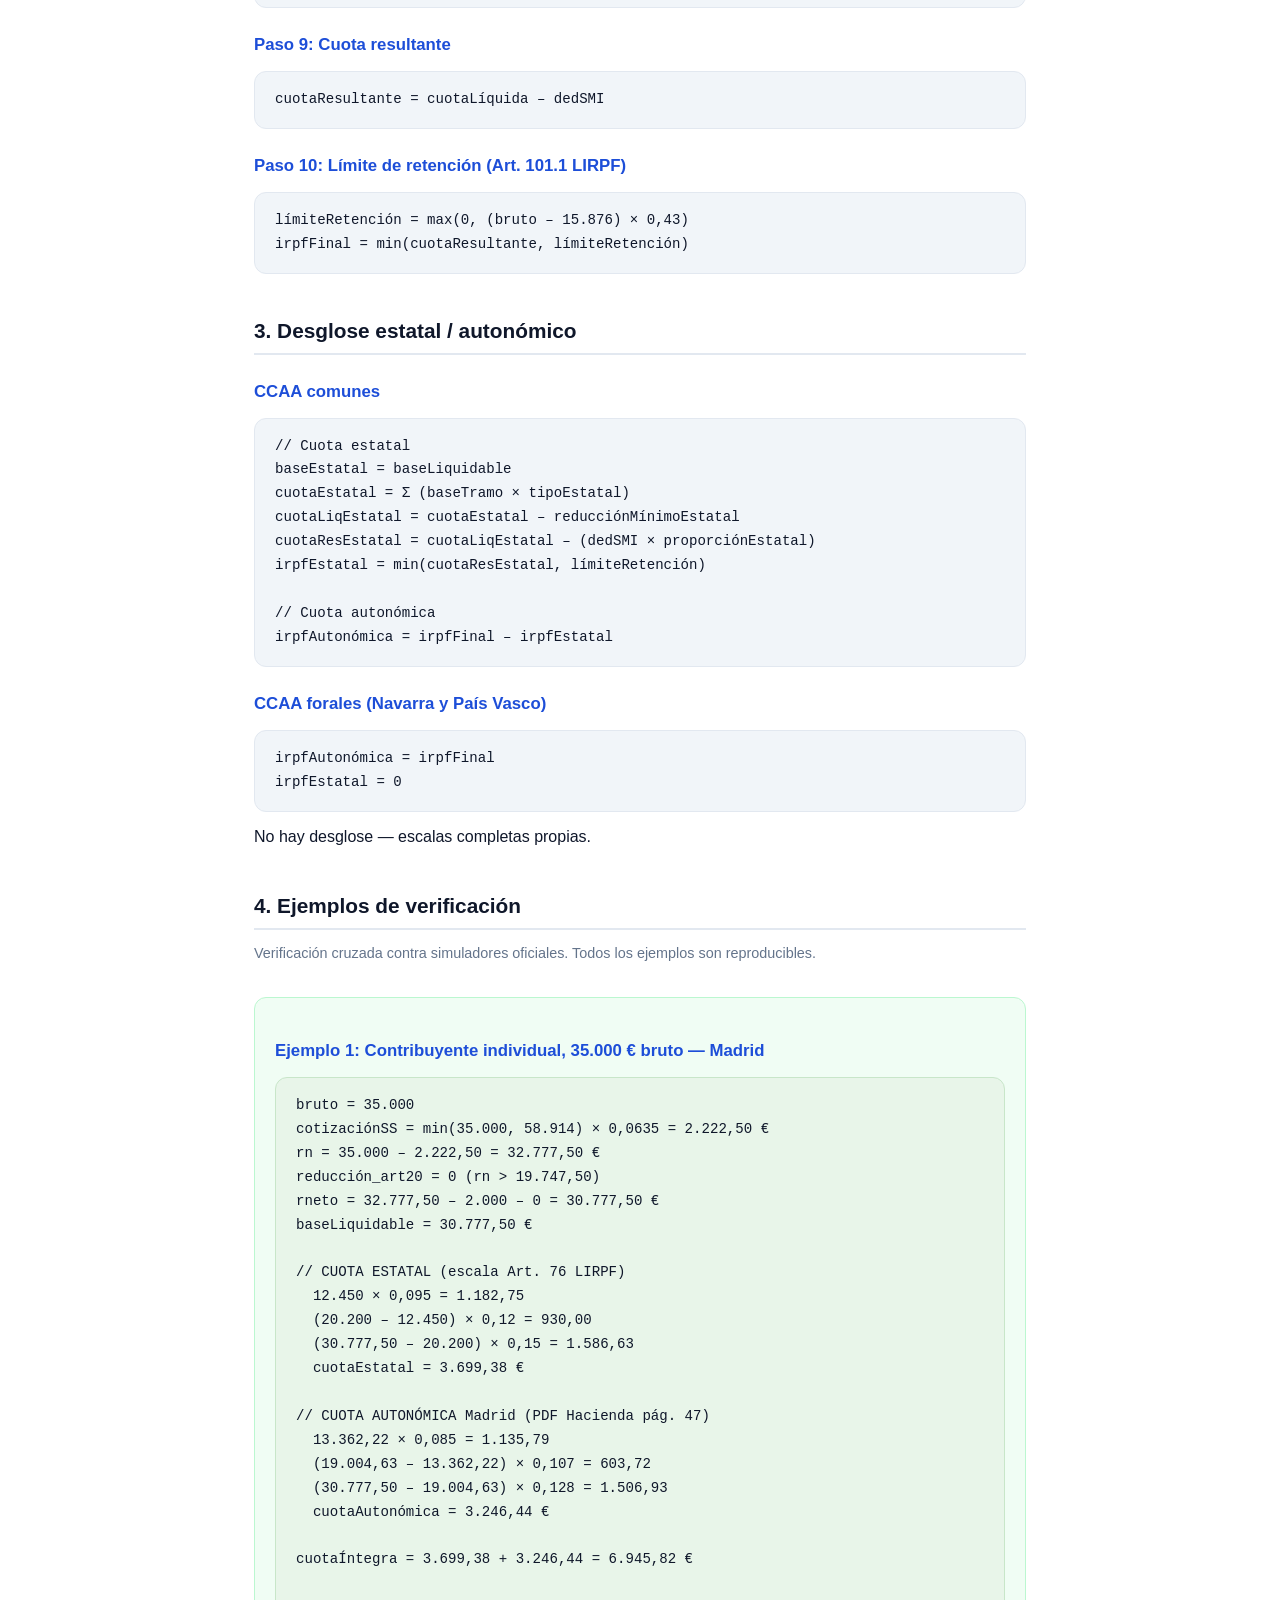
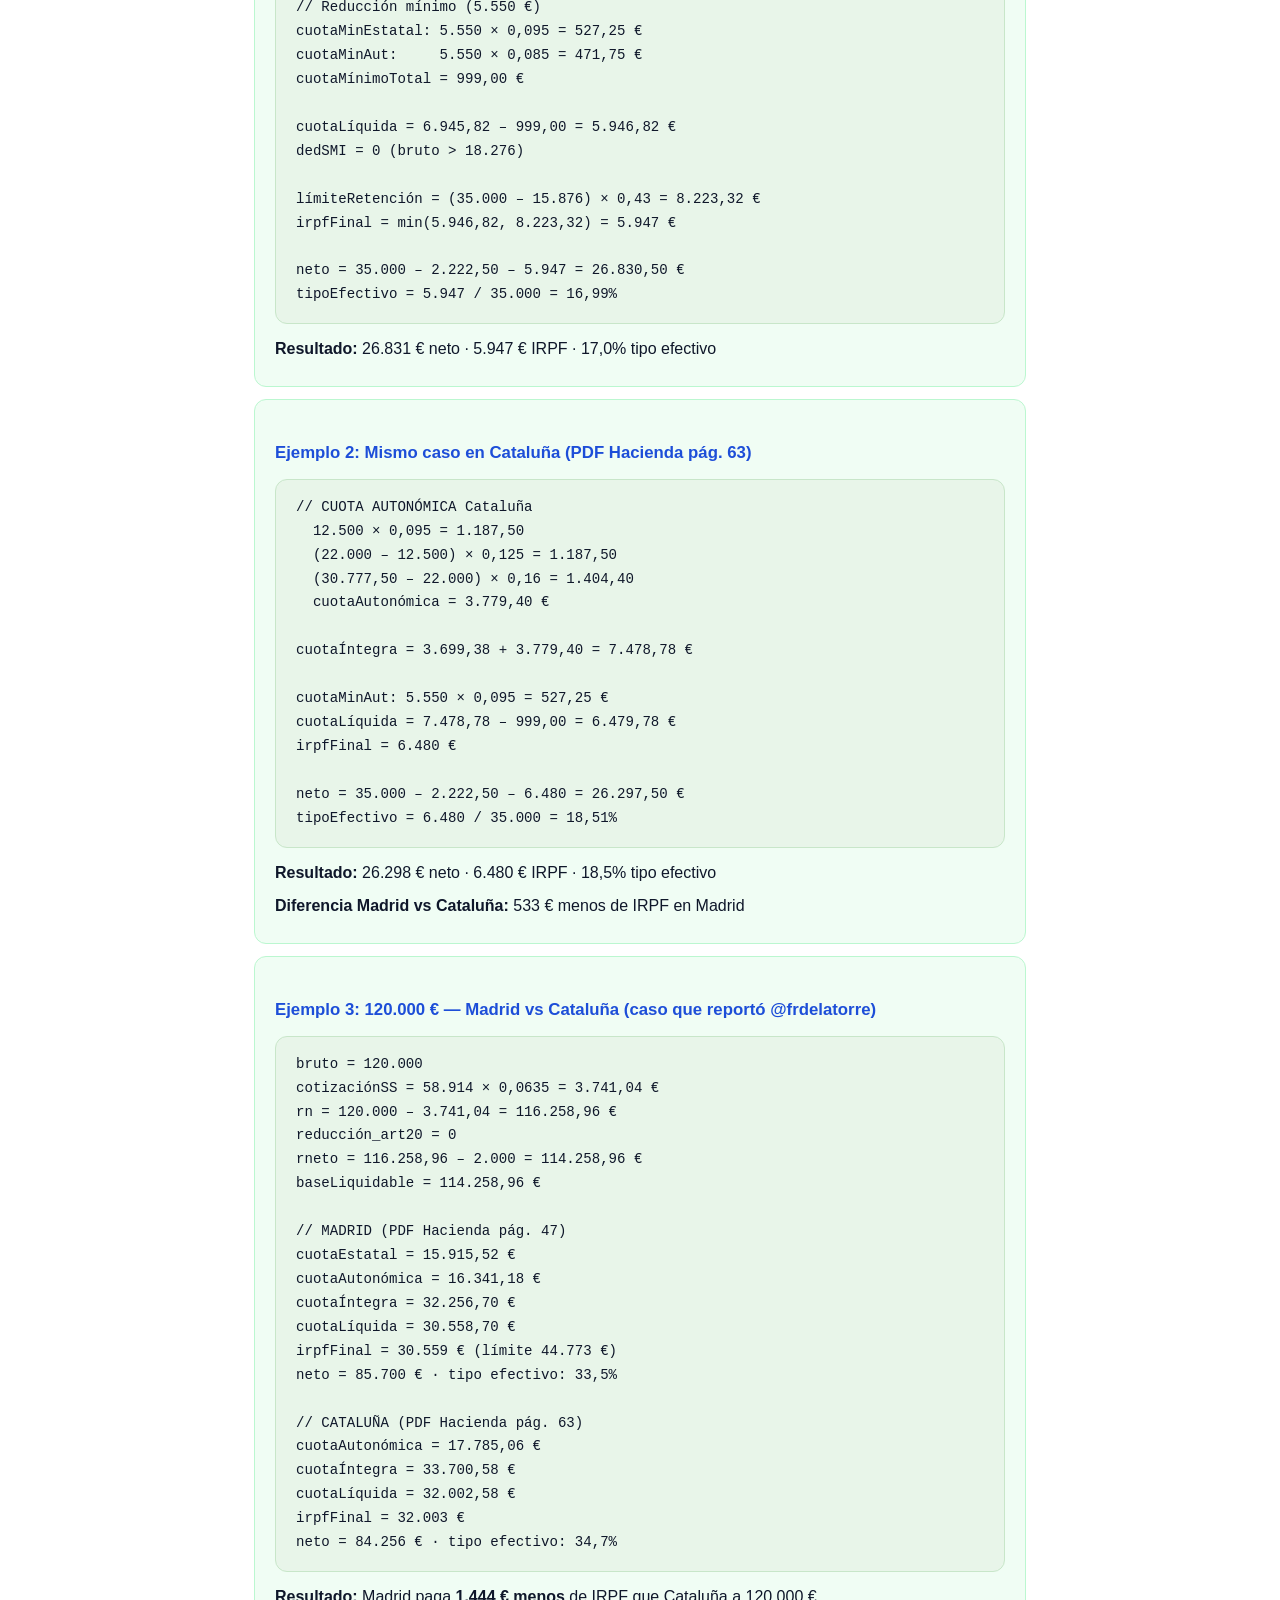
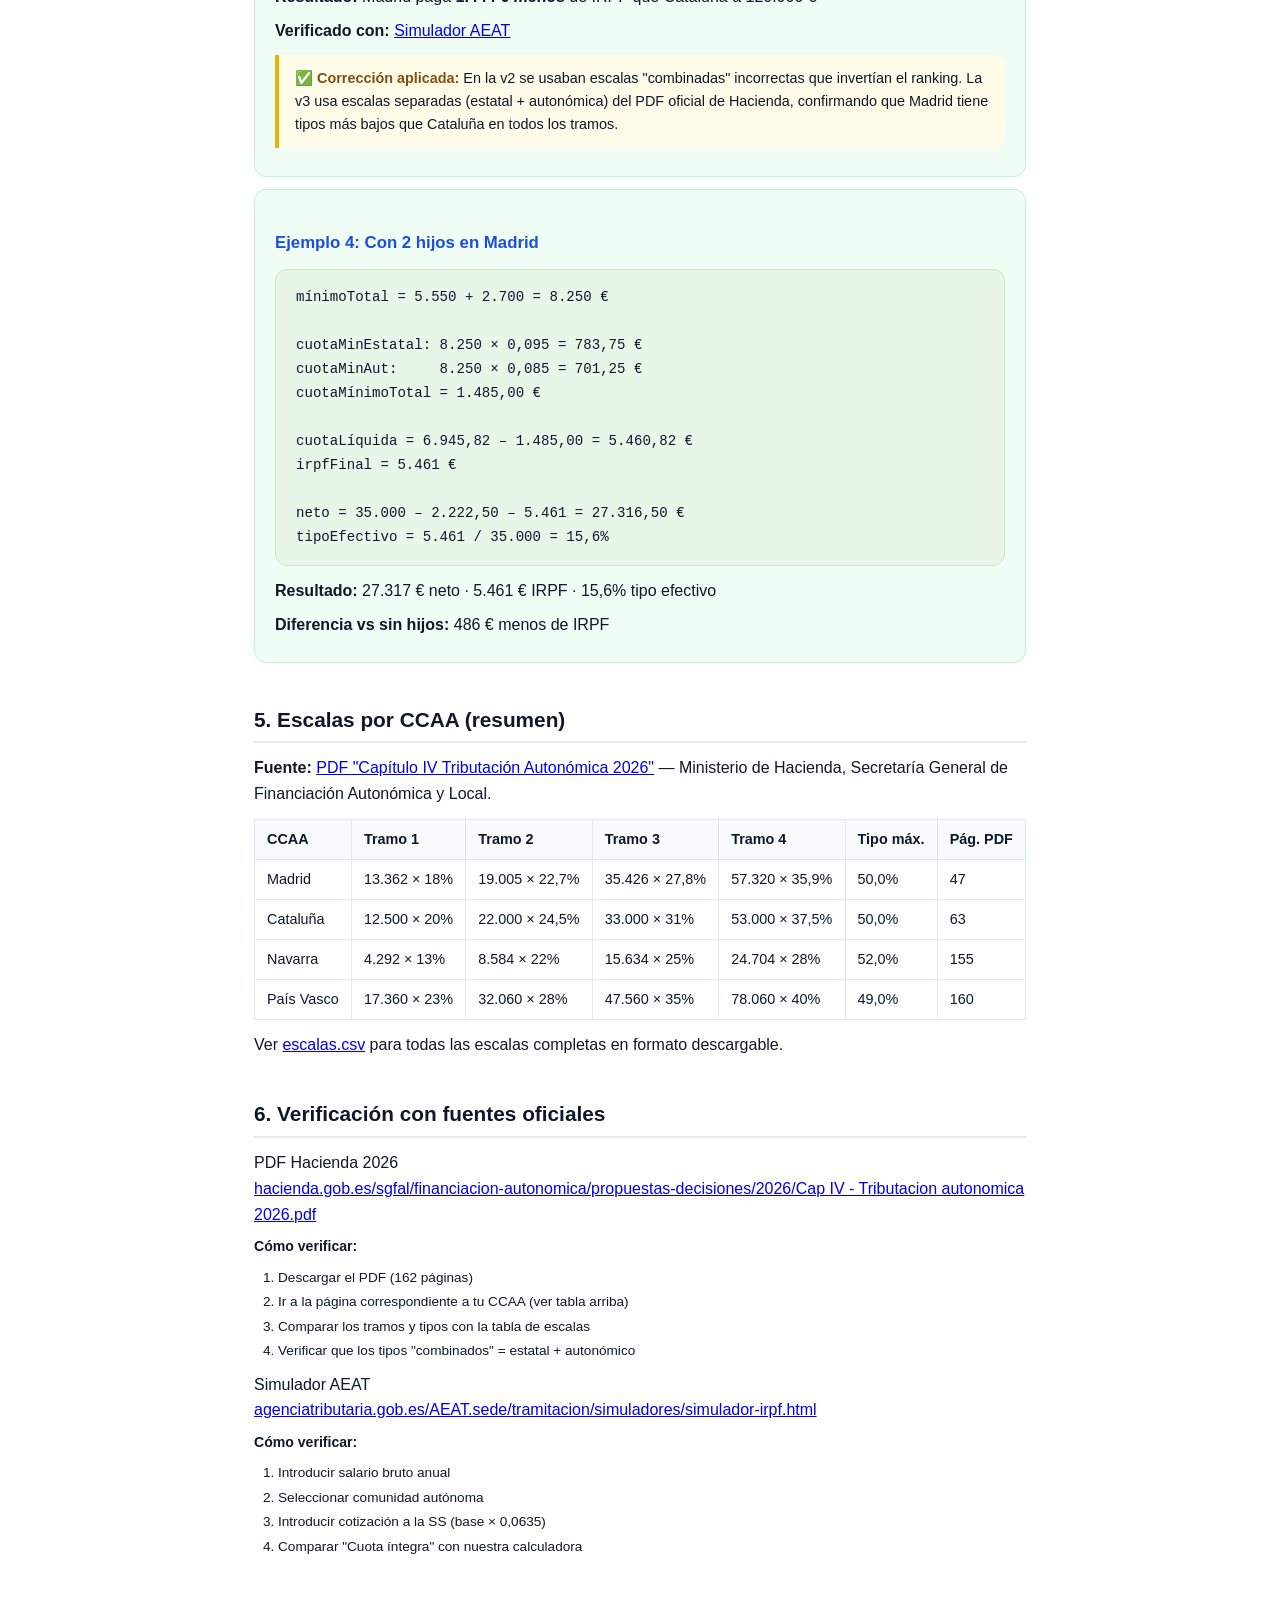
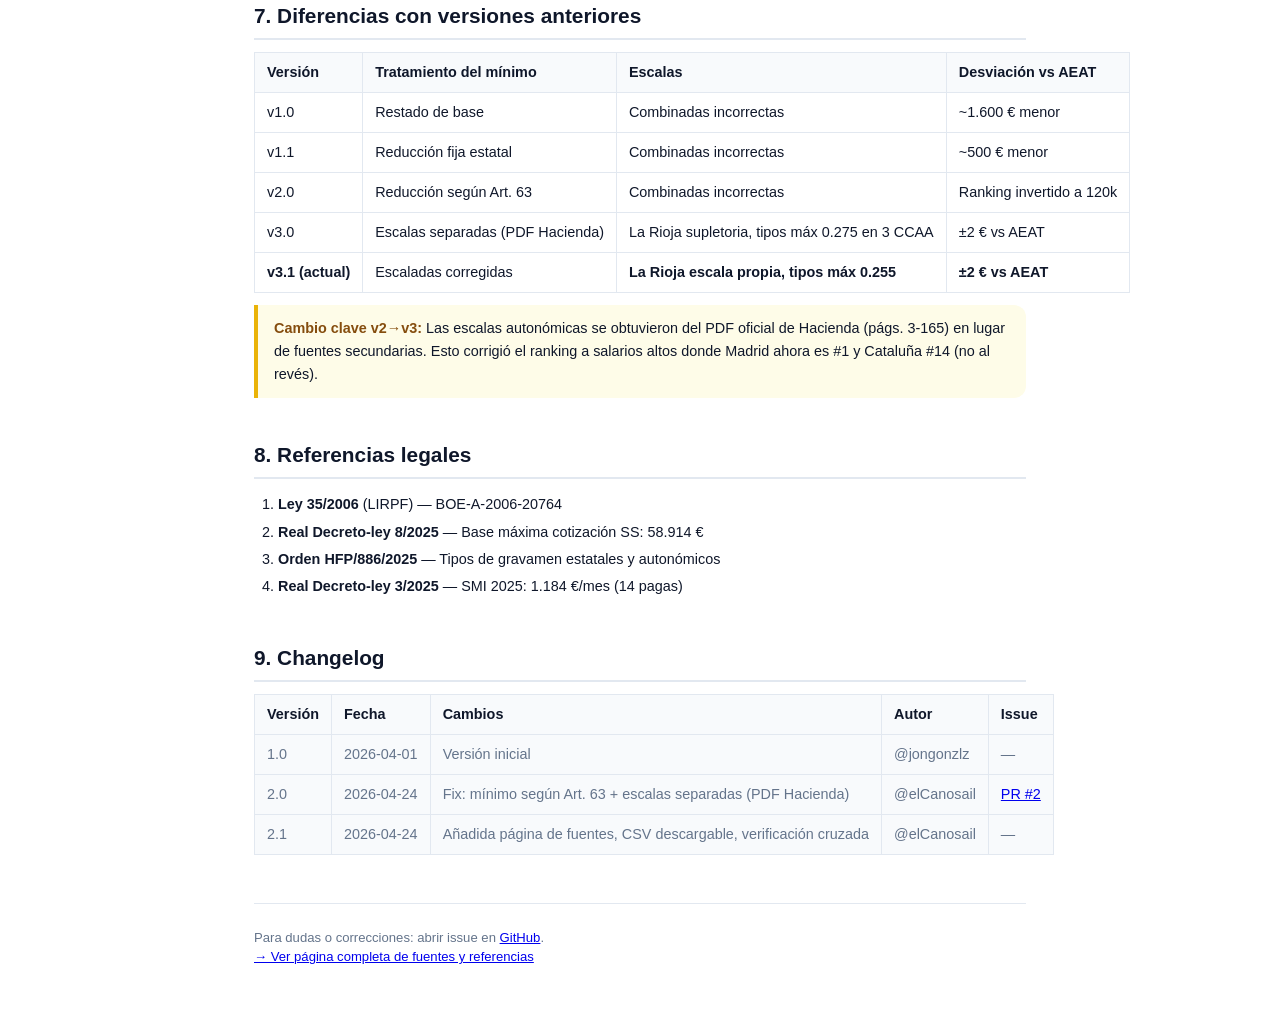
==== commit e82ae619: "v3.1: Fix fiscal bugs, add SEO/CSP, regenerate CSV Critical fixes: - C1: La Rioja now uses its own s" ====
--- a/docs/formulas.html
+++ b/docs/formulas.html
@@ -5,7 +5,7 @@
   <meta name="viewport" content="width=device-width, initial-scale=1.0">
   <title>Fórmulas del cálculo — IRPF por CCAA</title>
   <meta name="description" content="Especificación completa del cálculo de IRPF por comunidad autónoma. Referencias al BOE, fórmulas paso a paso, ejemplos de verificación.">
-  <link rel="stylesheet" href="style.css?v=11">
+  <link rel="stylesheet" href="style.css?v=13">
   <style>
     .formula-page { max-width: 820px; margin: 0 auto; padding: 2rem 1.5rem 4rem; }
 
@@ -105,7 +105,7 @@
     <a href="index.html" class="back-link">← Volver a la calculadora</a>
 
     <h1>Fórmulas del cálculo</h1>
-    <p class="subtitle">Especificación de referencia para auditoría por expertos fiscales · v3.0 · 2026-04-24 · Escalas: PDF Hacienda 2026</p>
+    <p class="subtitle">Especificación de referencia para auditoría por expertos fiscales · v3.1 · 2026-04-25 · Escalas: PDF Hacienda 2026</p>
 
     <!-- 1 -->
     <h2>1. Parámetros legales (2025/2026)</h2>
@@ -383,7 +383,8 @@
       <tr><td>v1.0</td><td>Restado de base</td><td>Combinadas incorrectas</td><td>~1.600 € menor</td></tr>
       <tr><td>v1.1</td><td>Reducción fija estatal</td><td>Combinadas incorrectas</td><td>~500 € menor</td></tr>
       <tr><td>v2.0</td><td>Reducción según Art. 63</td><td>Combinadas incorrectas</td><td>Ranking invertido a 120k</td></tr>
-      <tr><td><strong>v3.0 (actual)</td><td>Reducción según Art. 63</td><td><strong>Separadas (PDF Hacienda)</strong></td><td><strong>±2 € vs simulador AEAT</strong></td></tr>
+      <tr><td>v3.0</td><td>Escalas separadas (PDF Hacienda)</td><td>La Rioja supletoria, tipos máx 0.275 en 3 CCAA</td><td>±2 € vs AEAT</td></tr>
+      <tr><td><strong>v3.1 (actual)</td><td>Escaladas corregidas</td><td><strong>La Rioja escala propia, tipos máx 0.255</strong></td><td><strong>±2 € vs AEAT</strong></td></tr>
     </table>
 
     <div class="callout">
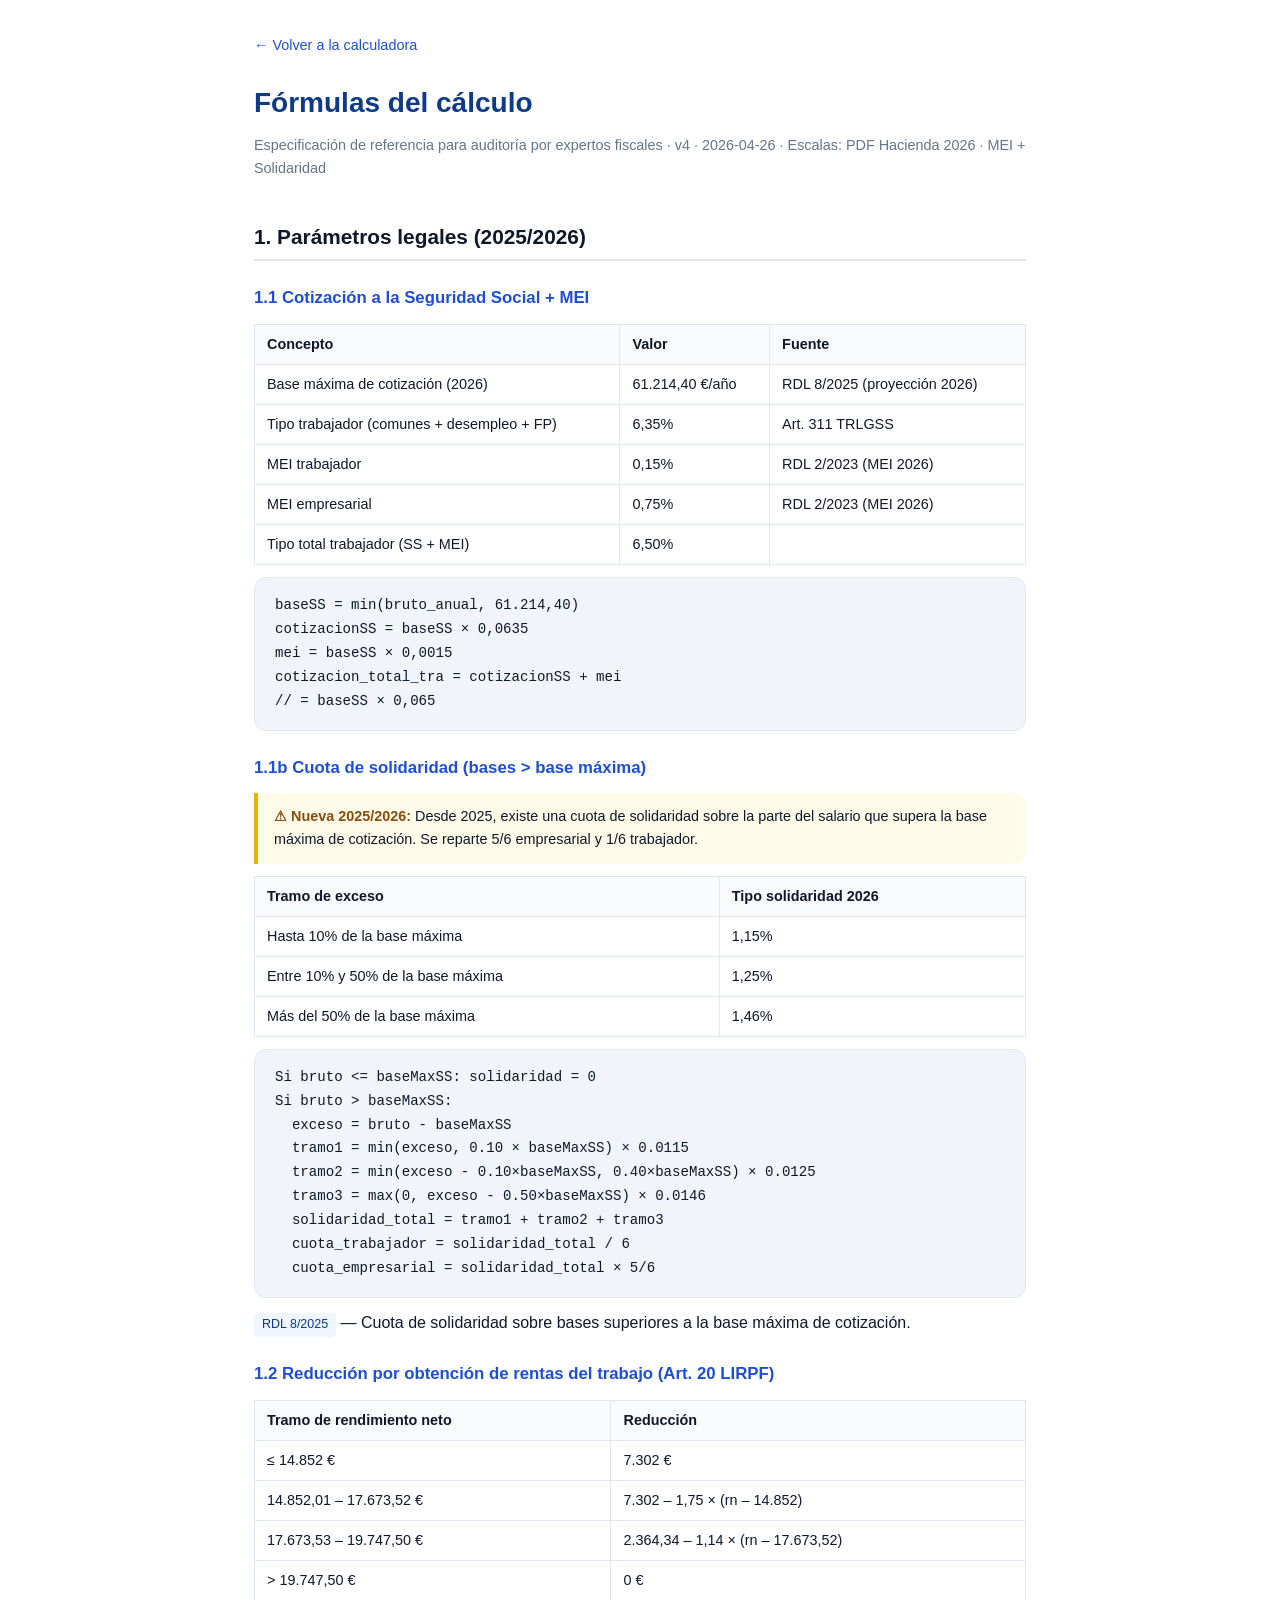
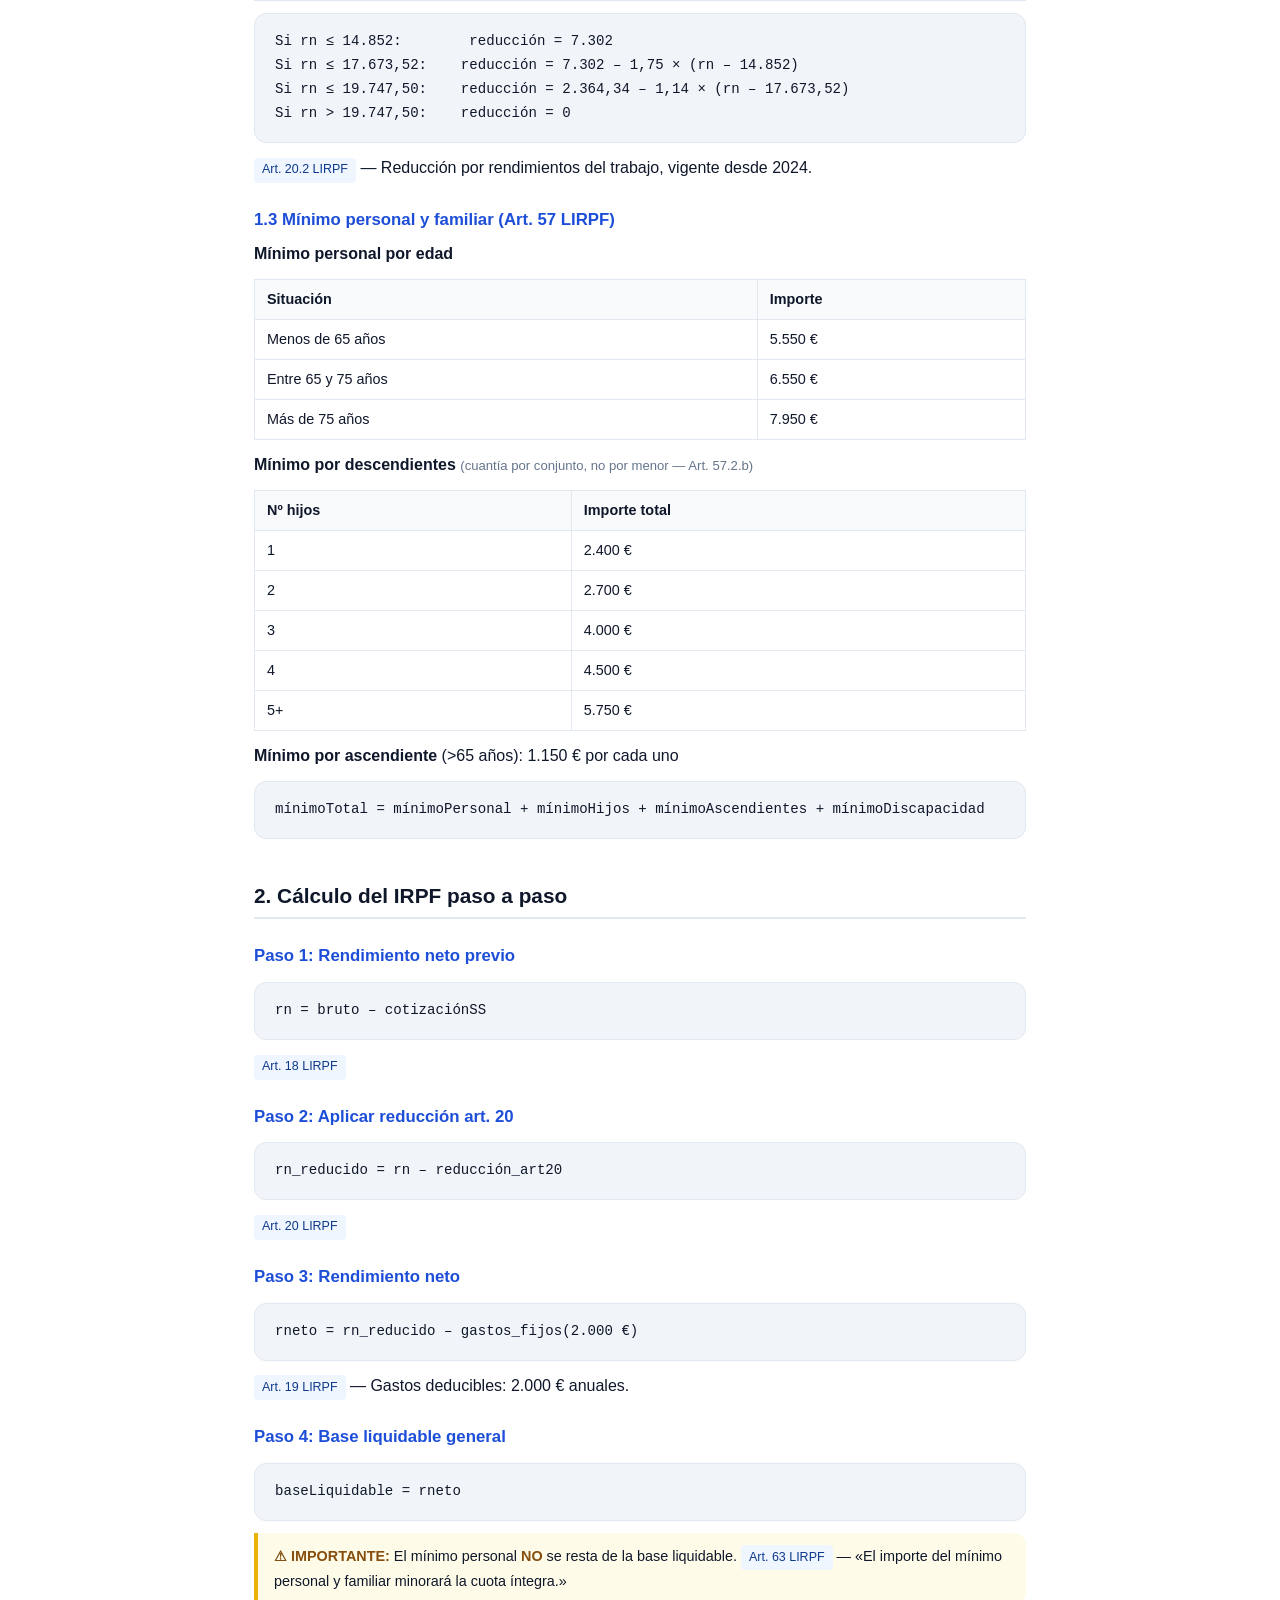
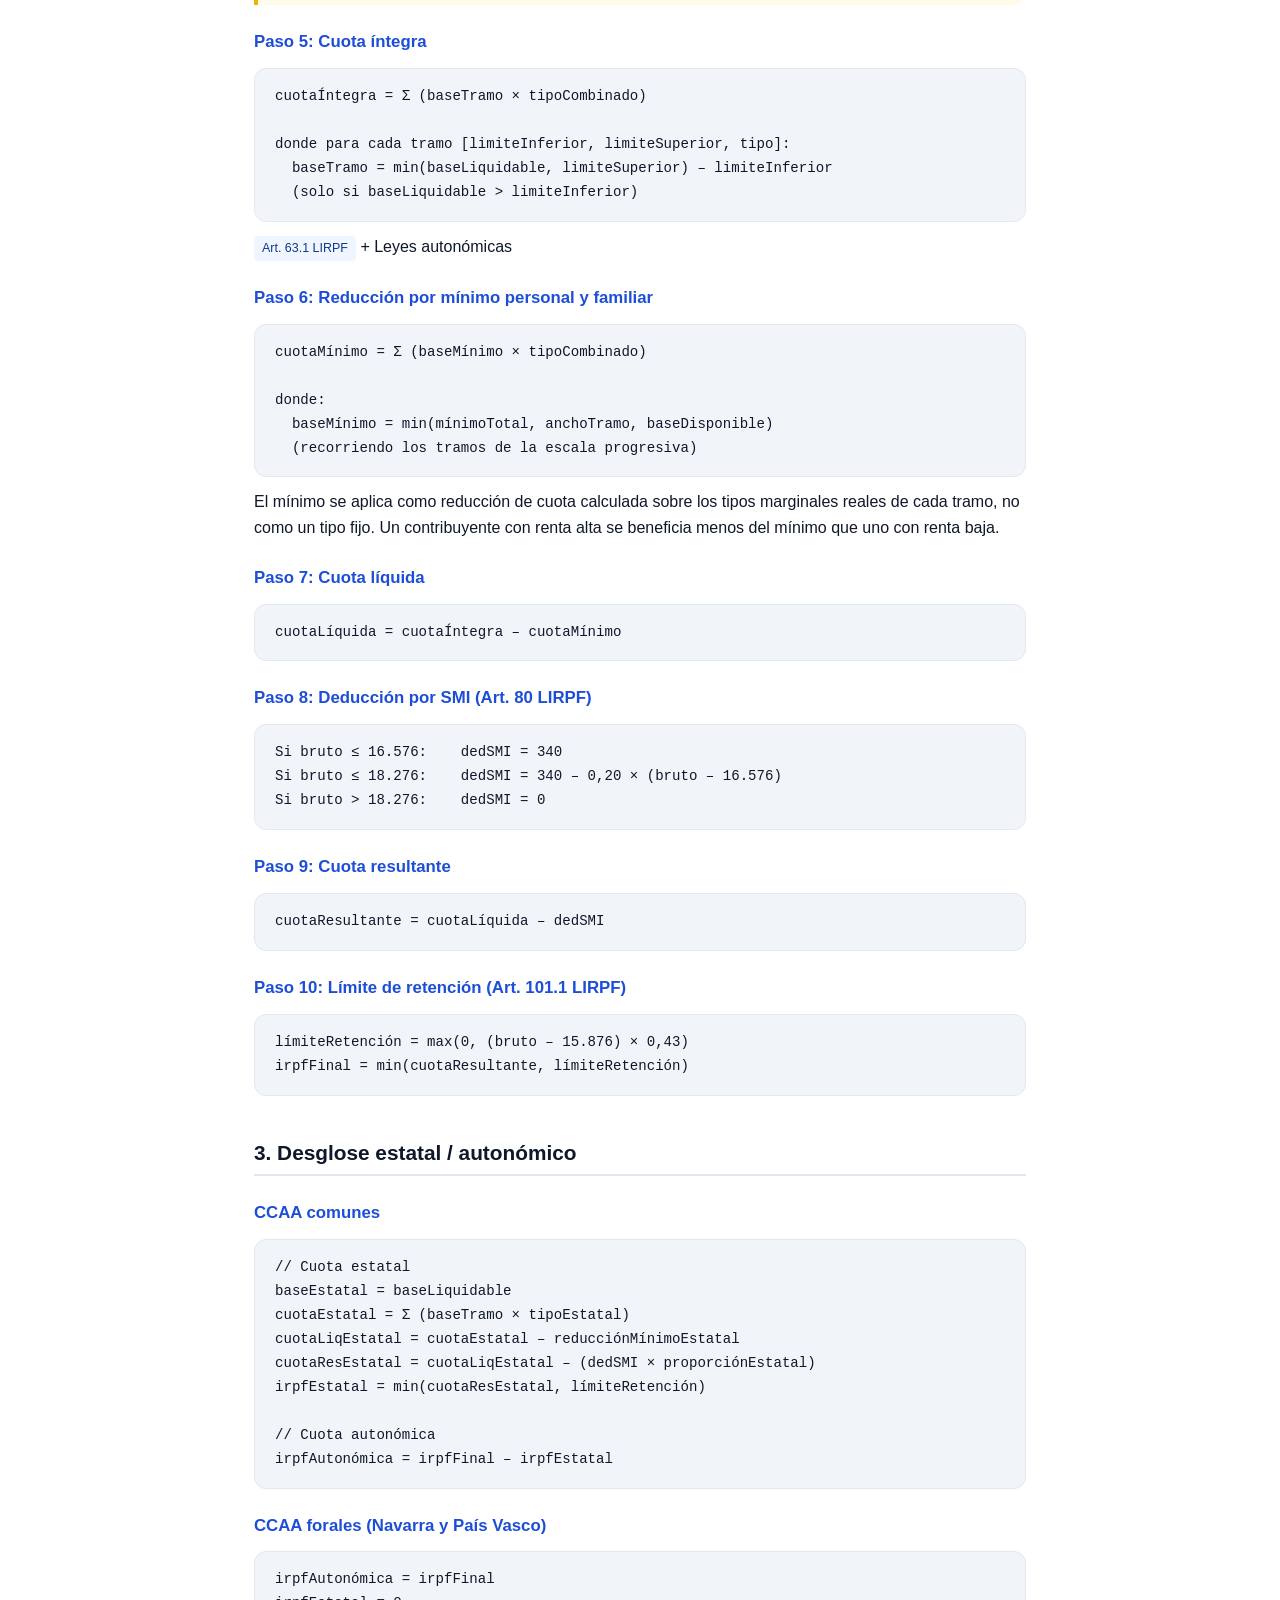
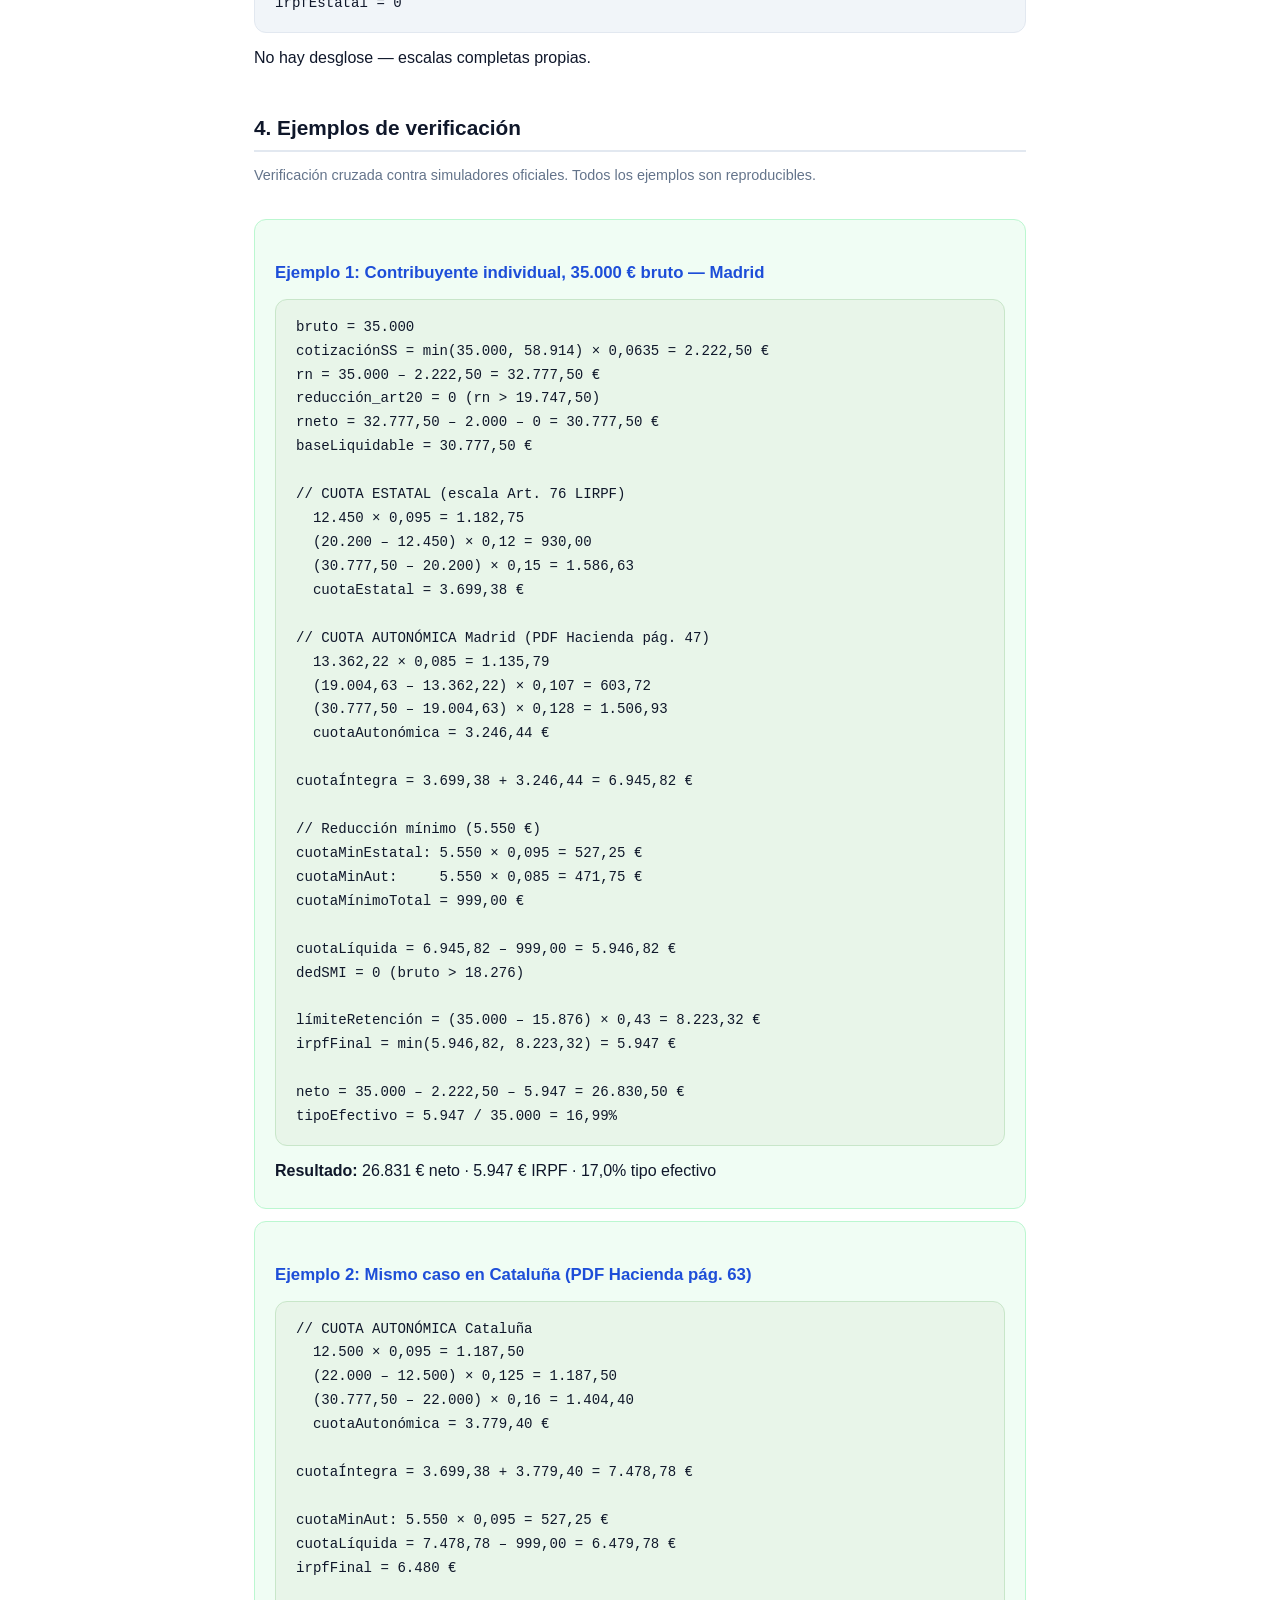
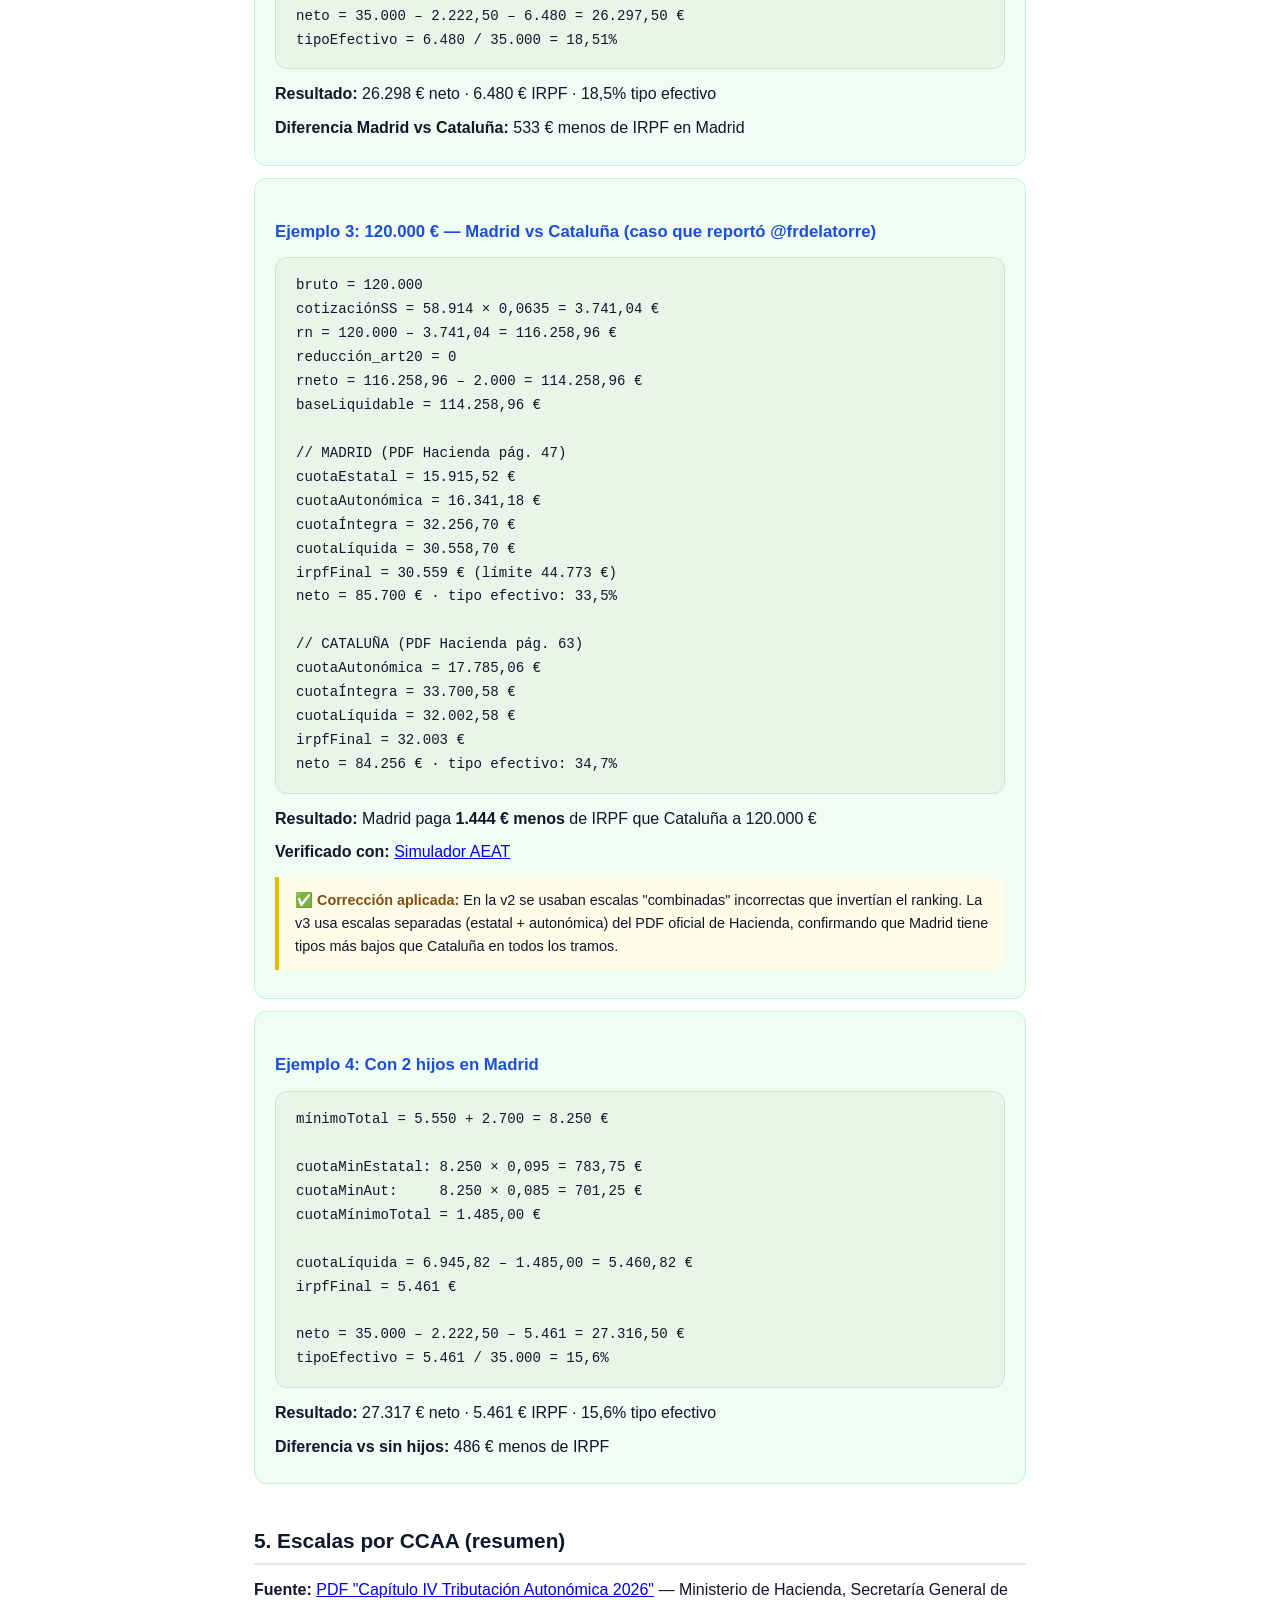
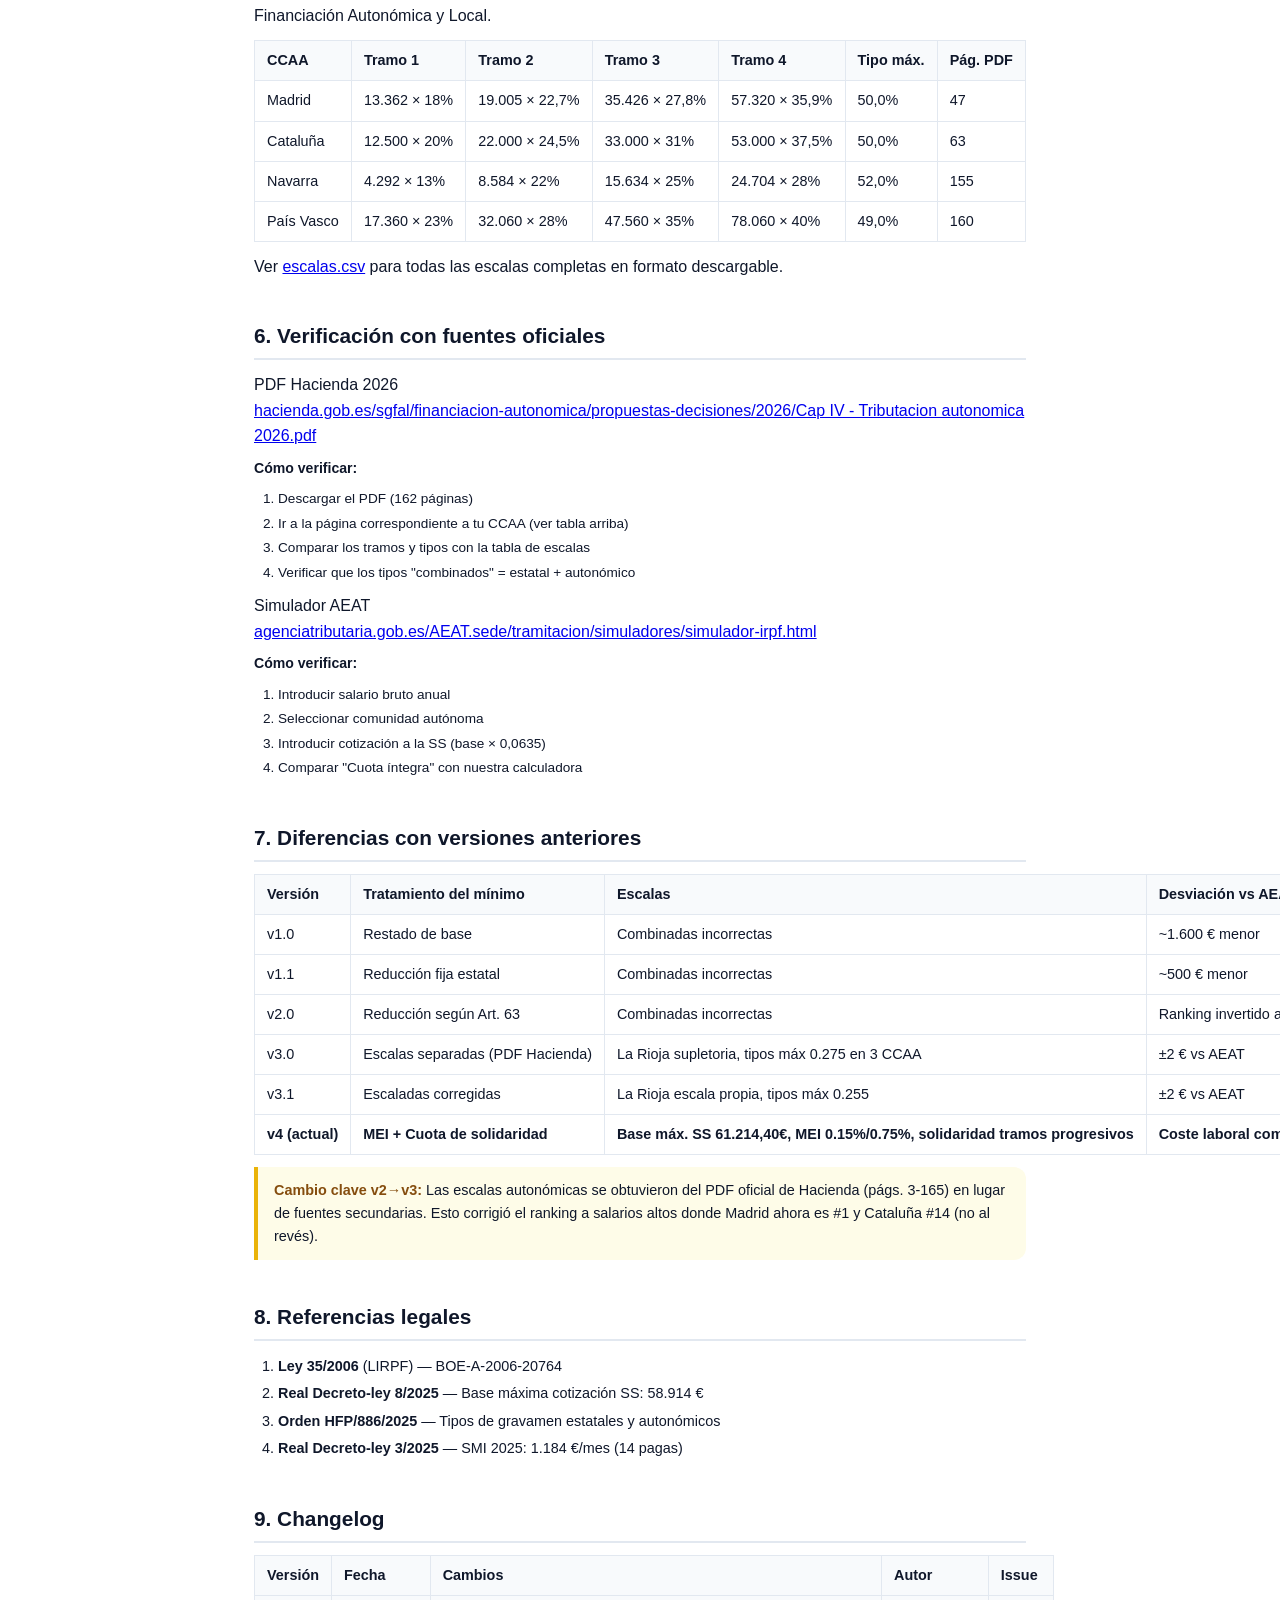
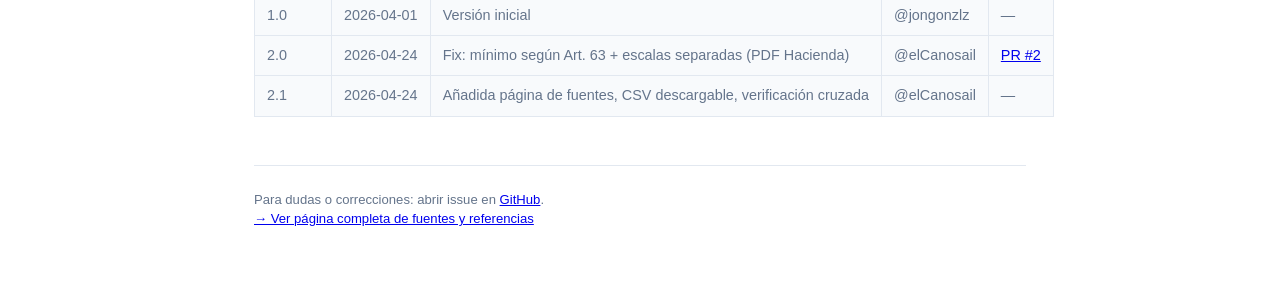
==== commit d0c67032: "v4: MEI + cuota de solidaridad 2026, base máxima SS 61.214,40€" ====
--- a/docs/formulas.html
+++ b/docs/formulas.html
@@ -105,19 +105,44 @@
     <a href="index.html" class="back-link">← Volver a la calculadora</a>
 
     <h1>Fórmulas del cálculo</h1>
-    <p class="subtitle">Especificación de referencia para auditoría por expertos fiscales · v3.1 · 2026-04-25 · Escalas: PDF Hacienda 2026</p>
+    <p class="subtitle">Especificación de referencia para auditoría por expertos fiscales · v4 · 2026-04-26 · Escalas: PDF Hacienda 2026 · MEI + Solidaridad</p>
 
     <!-- 1 -->
     <h2>1. Parámetros legales (2025/2026)</h2>
 
-    <h3>1.1 Cotización a la Seguridad Social</h3>
+    <h3>1.1 Cotización a la Seguridad Social + MEI</h3>
     <table>
       <tr><th>Concepto</th><th>Valor</th><th>Fuente</th></tr>
-      <tr><td>Base máxima de cotización</td><td>58.914 €/año</td><td>Real Decreto-ley 8/2025</td></tr>
+      <tr><td>Base máxima de cotización (2026)</td><td>61.214,40 €/año</td><td>RDL 8/2025 (proyección 2026)</td></tr>
       <tr><td>Tipo trabajador (comunes + desempleo + FP)</td><td>6,35%</td><td>Art. 311 TRLGSS</td></tr>
-    </table>
-    <div class="formula-box">baseSS = min(bruto_anual, 58.914)
-cotizaciónSS = baseSS × 0,0635</div>
+      <tr><td>MEI trabajador</td><td>0,15%</td><td>RDL 2/2023 (MEI 2026)</td></tr>
+      <tr><td>MEI empresarial</td><td>0,75%</td><td>RDL 2/2023 (MEI 2026)</td></tr>
+      <tr><td>Tipo total trabajador (SS + MEI)</td><td>6,50%</td><td></td></tr>
+    </table>
+    <div class="formula-box">baseSS = min(bruto_anual, 61.214,40)
+cotizacionSS = baseSS × 0,0635
+mei = baseSS × 0,0015
+cotizacion_total_tra = cotizacionSS + mei
+// = baseSS × 0,065</div>
+
+    <h3>1.1b Cuota de solidaridad (bases > base máxima)</h3>
+    <div class="callout"><strong>⚠ Nueva 2025/2026:</strong> Desde 2025, existe una cuota de solidaridad sobre la parte del salario que supera la base máxima de cotización. Se reparte 5/6 empresarial y 1/6 trabajador.</div>
+    <table>
+      <tr><th>Tramo de exceso</th><th>Tipo solidaridad 2026</th></tr>
+      <tr><td>Hasta 10% de la base máxima</td><td>1,15%</td></tr>
+      <tr><td>Entre 10% y 50% de la base máxima</td><td>1,25%</td></tr>
+      <tr><td>Más del 50% de la base máxima</td><td>1,46%</td></tr>
+    </table>
+    <div class="formula-box">Si bruto <= baseMaxSS: solidaridad = 0
+Si bruto > baseMaxSS:
+  exceso = bruto - baseMaxSS
+  tramo1 = min(exceso, 0.10 × baseMaxSS) × 0.0115
+  tramo2 = min(exceso - 0.10×baseMaxSS, 0.40×baseMaxSS) × 0.0125
+  tramo3 = max(0, exceso - 0.50×baseMaxSS) × 0.0146
+  solidaridad_total = tramo1 + tramo2 + tramo3
+  cuota_trabajador = solidaridad_total / 6
+  cuota_empresarial = solidaridad_total × 5/6</div>
+    <p><span class="ref">RDL 8/2025</span> — Cuota de solidaridad sobre bases superiores a la base máxima de cotización.</p>
 
     <h3>1.2 Reducción por obtención de rentas del trabajo (Art. 20 LIRPF)</h3>
     <table>
@@ -384,7 +409,8 @@
       <tr><td>v1.1</td><td>Reducción fija estatal</td><td>Combinadas incorrectas</td><td>~500 € menor</td></tr>
       <tr><td>v2.0</td><td>Reducción según Art. 63</td><td>Combinadas incorrectas</td><td>Ranking invertido a 120k</td></tr>
       <tr><td>v3.0</td><td>Escalas separadas (PDF Hacienda)</td><td>La Rioja supletoria, tipos máx 0.275 en 3 CCAA</td><td>±2 € vs AEAT</td></tr>
-      <tr><td><strong>v3.1 (actual)</td><td>Escaladas corregidas</td><td><strong>La Rioja escala propia, tipos máx 0.255</strong></td><td><strong>±2 € vs AEAT</strong></td></tr>
+      <tr><td>v3.1</td><td>Escaladas corregidas</td><td>La Rioja escala propia, tipos máx 0.255</td><td>±2 € vs AEAT</td></tr>
+      <tr><td><strong>v4 (actual)</strong></td><td><strong>MEI + Cuota de solidaridad</strong></td><td><strong>Base máx. SS 61.214,40€, MEI 0.15%/0.75%, solidaridad tramos progresivos</strong></td><td><strong>Coste laboral completo incluido</strong></td></tr>
     </table>
 
     <div class="callout">
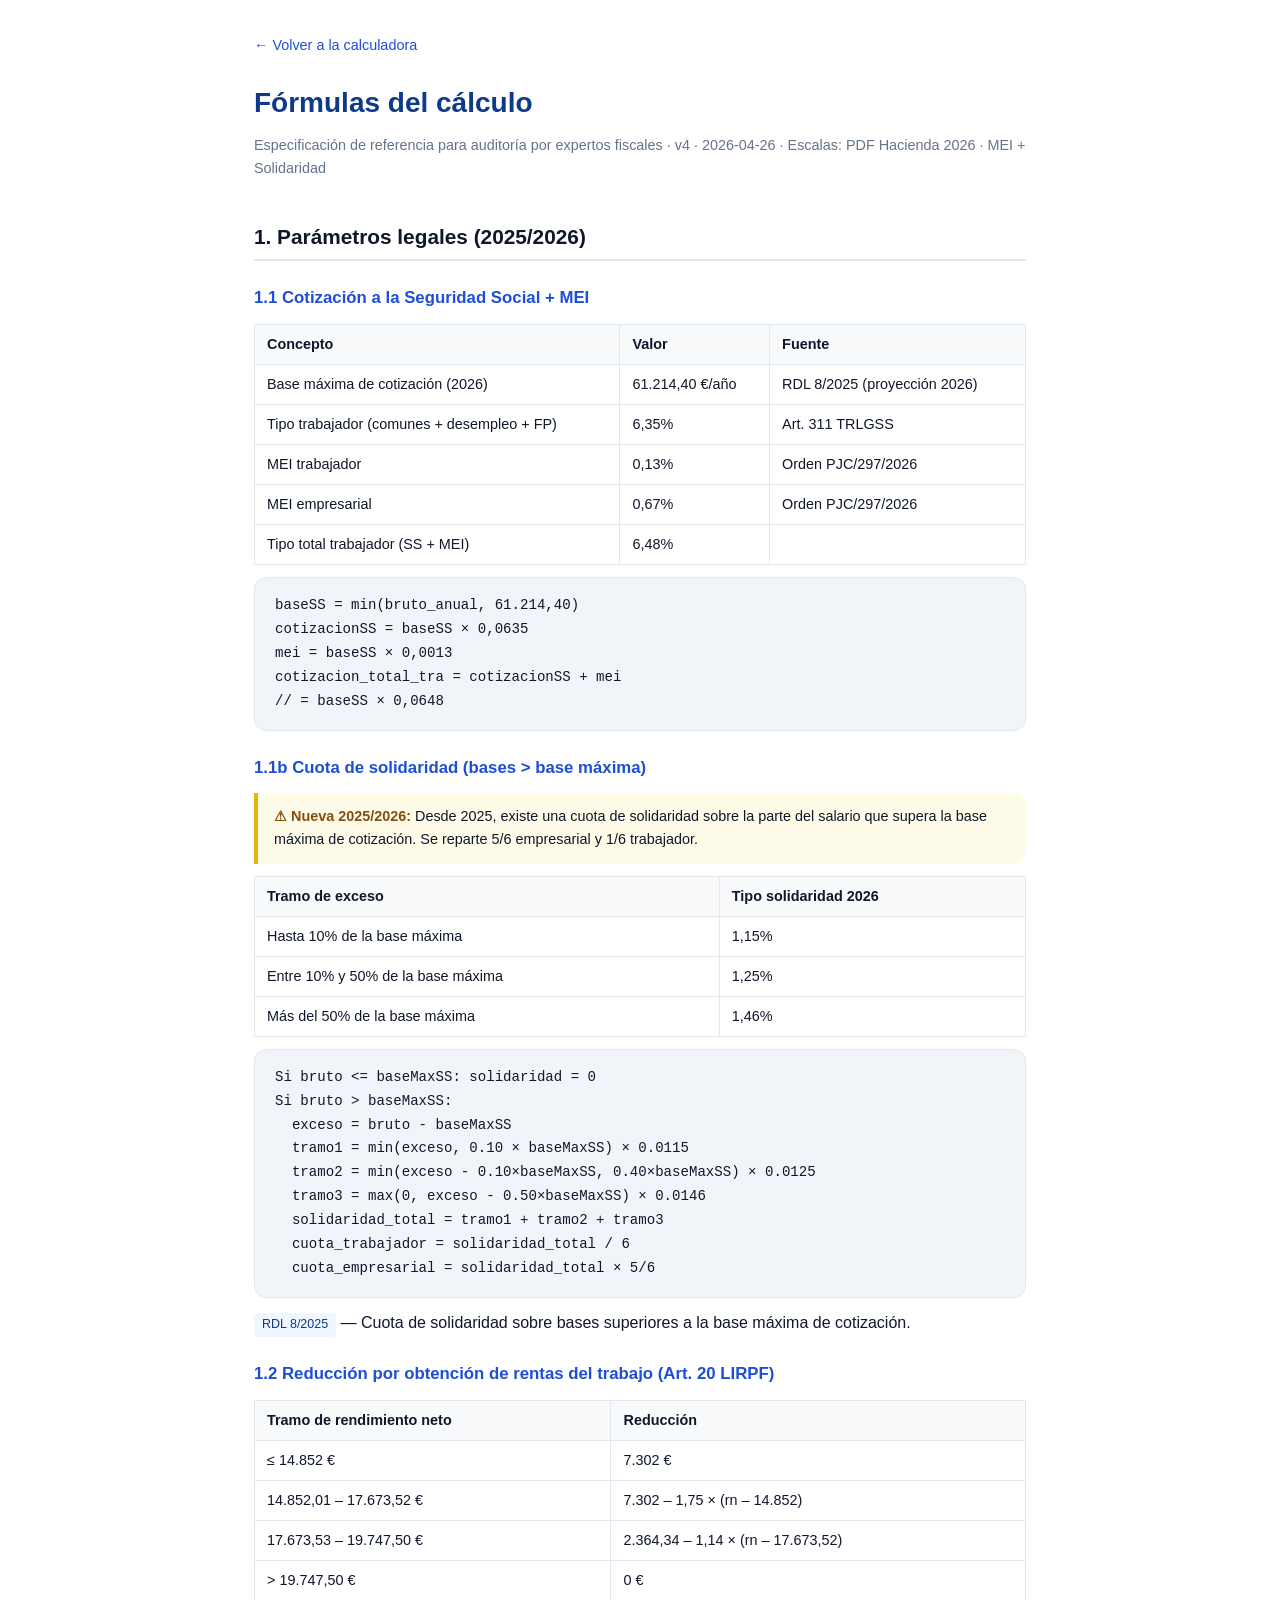
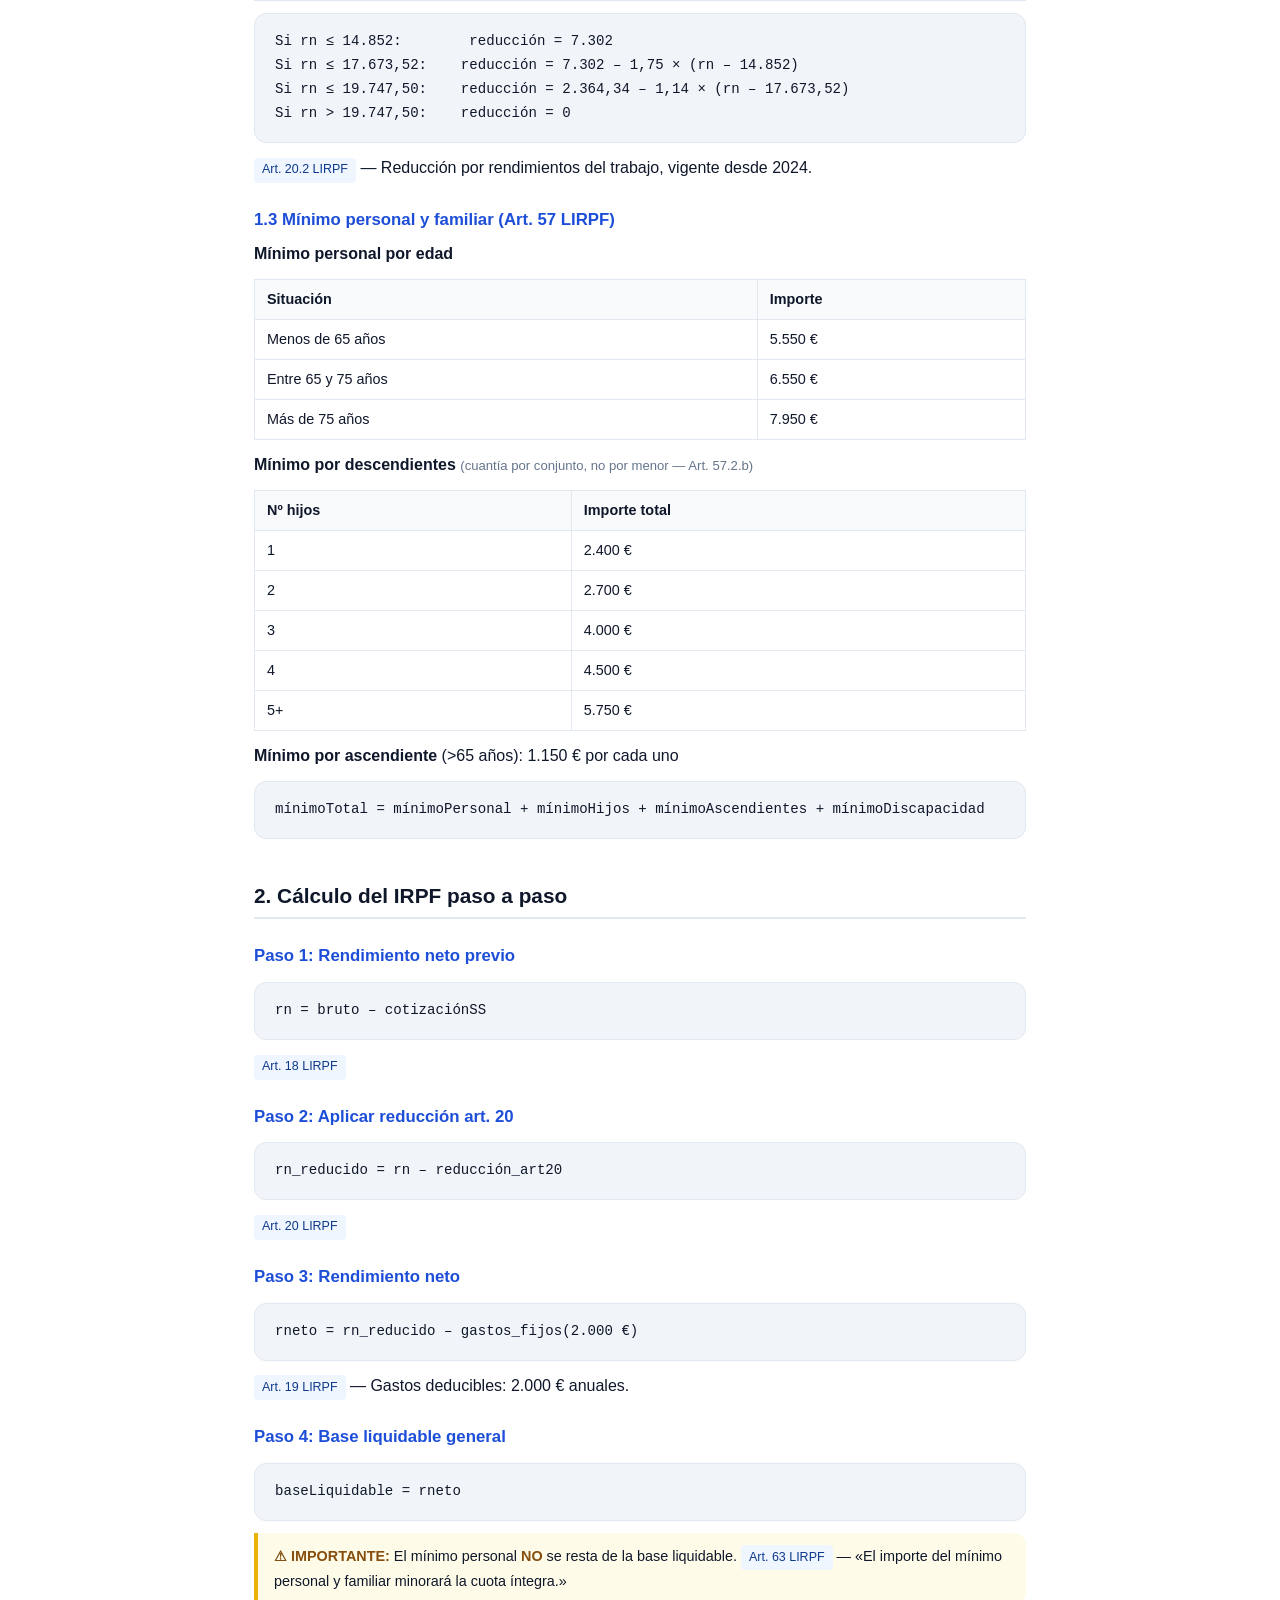
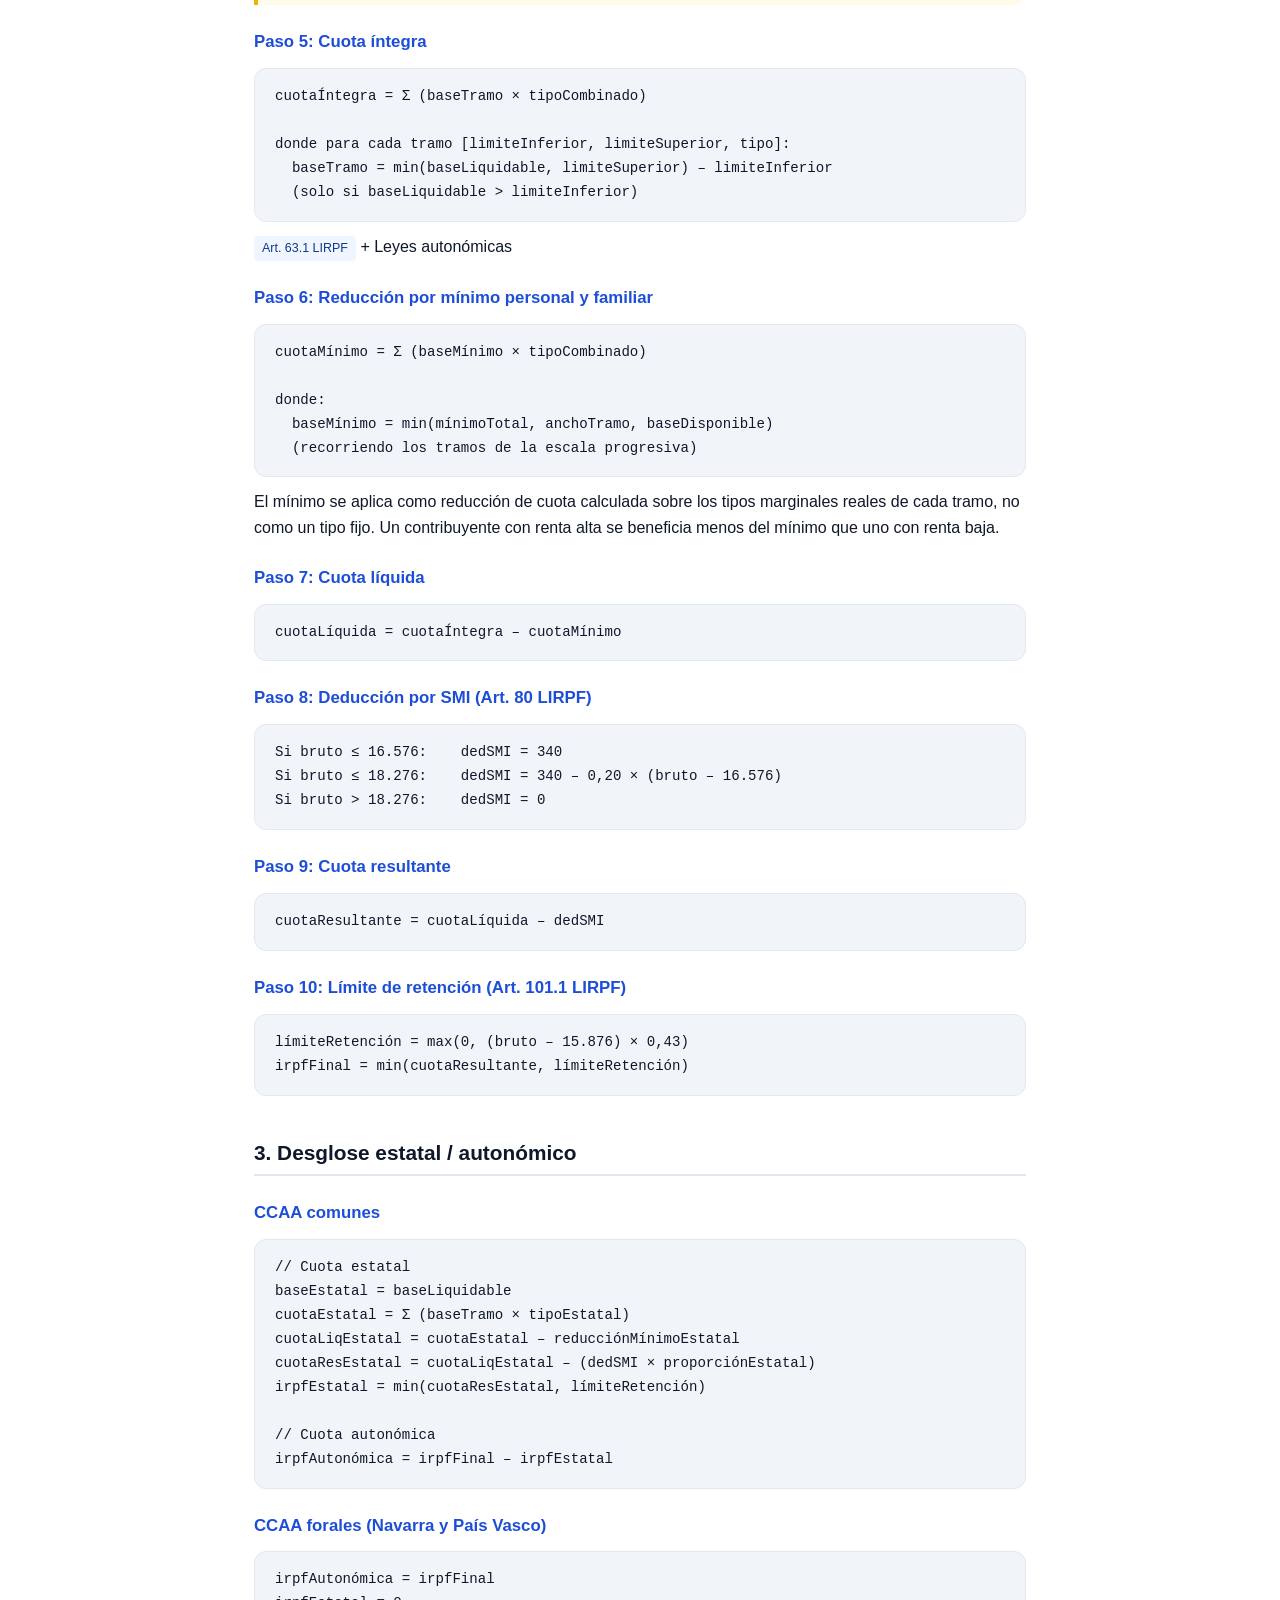
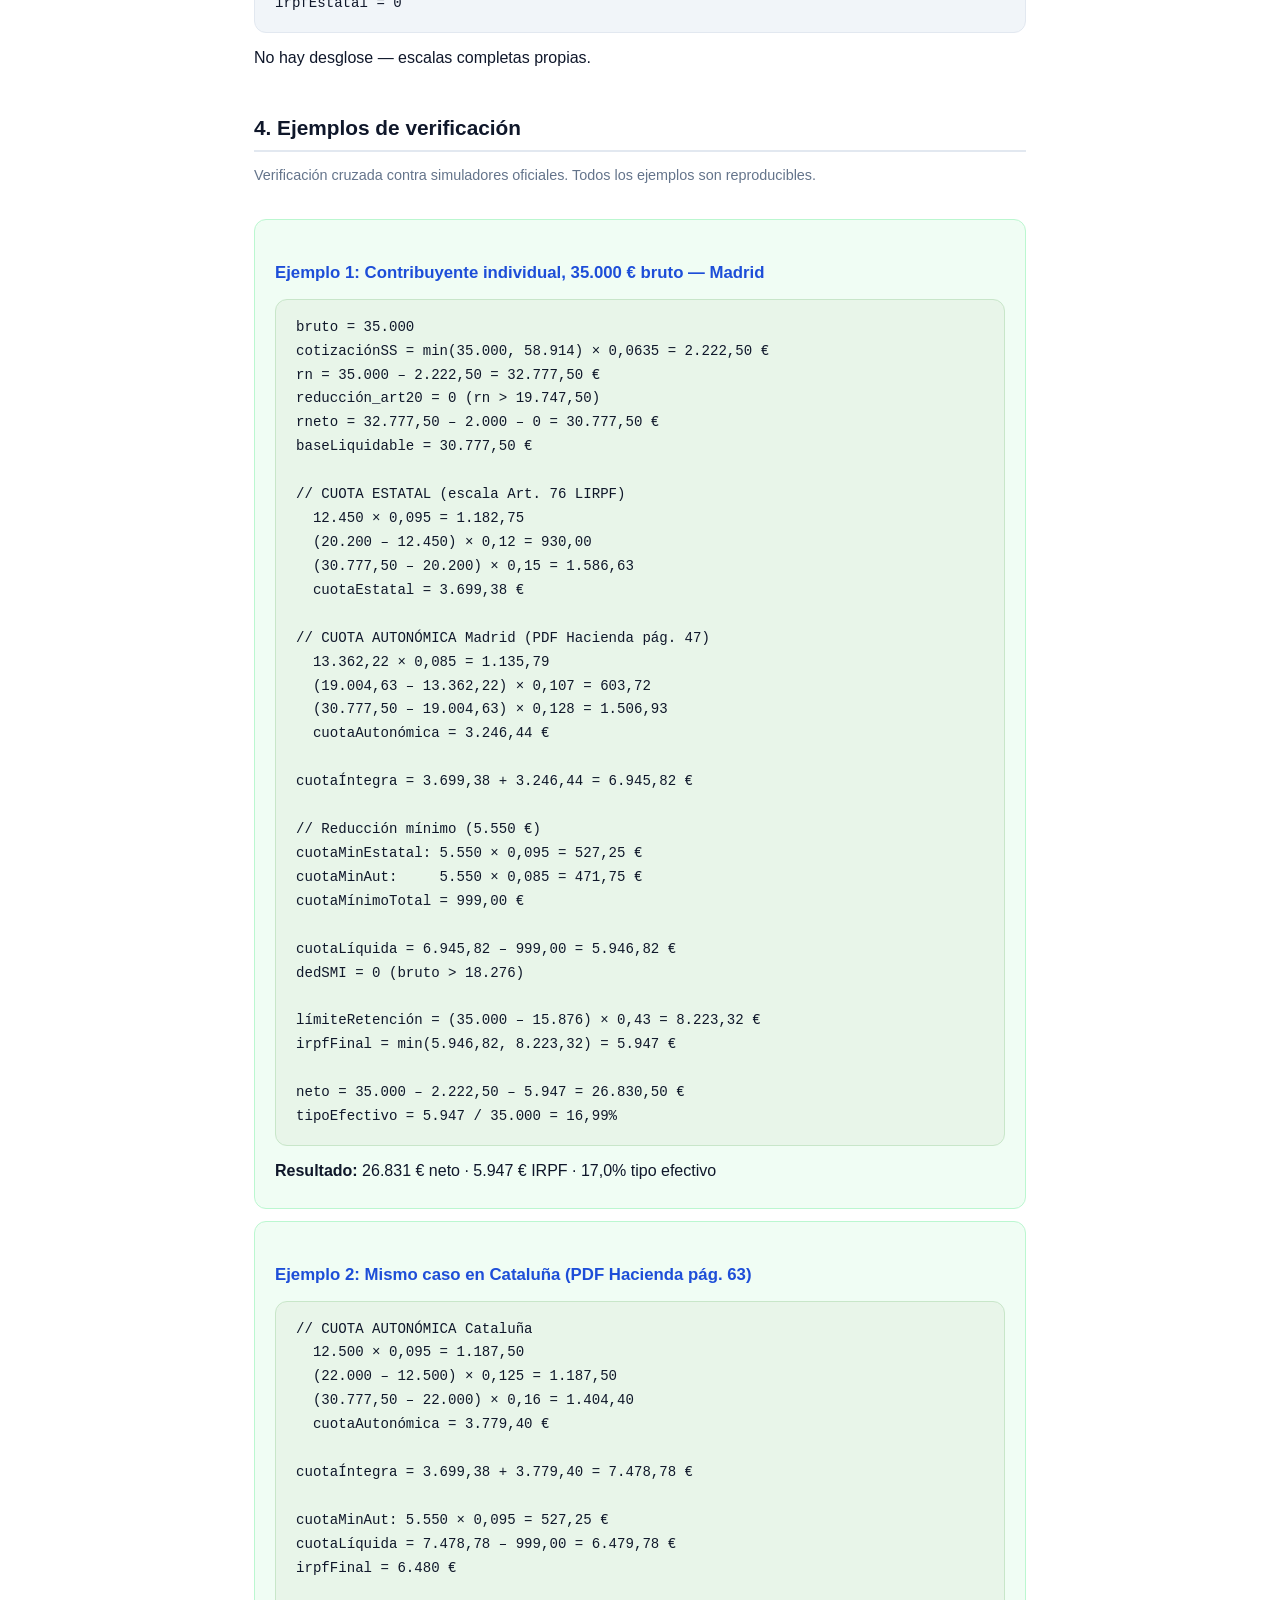
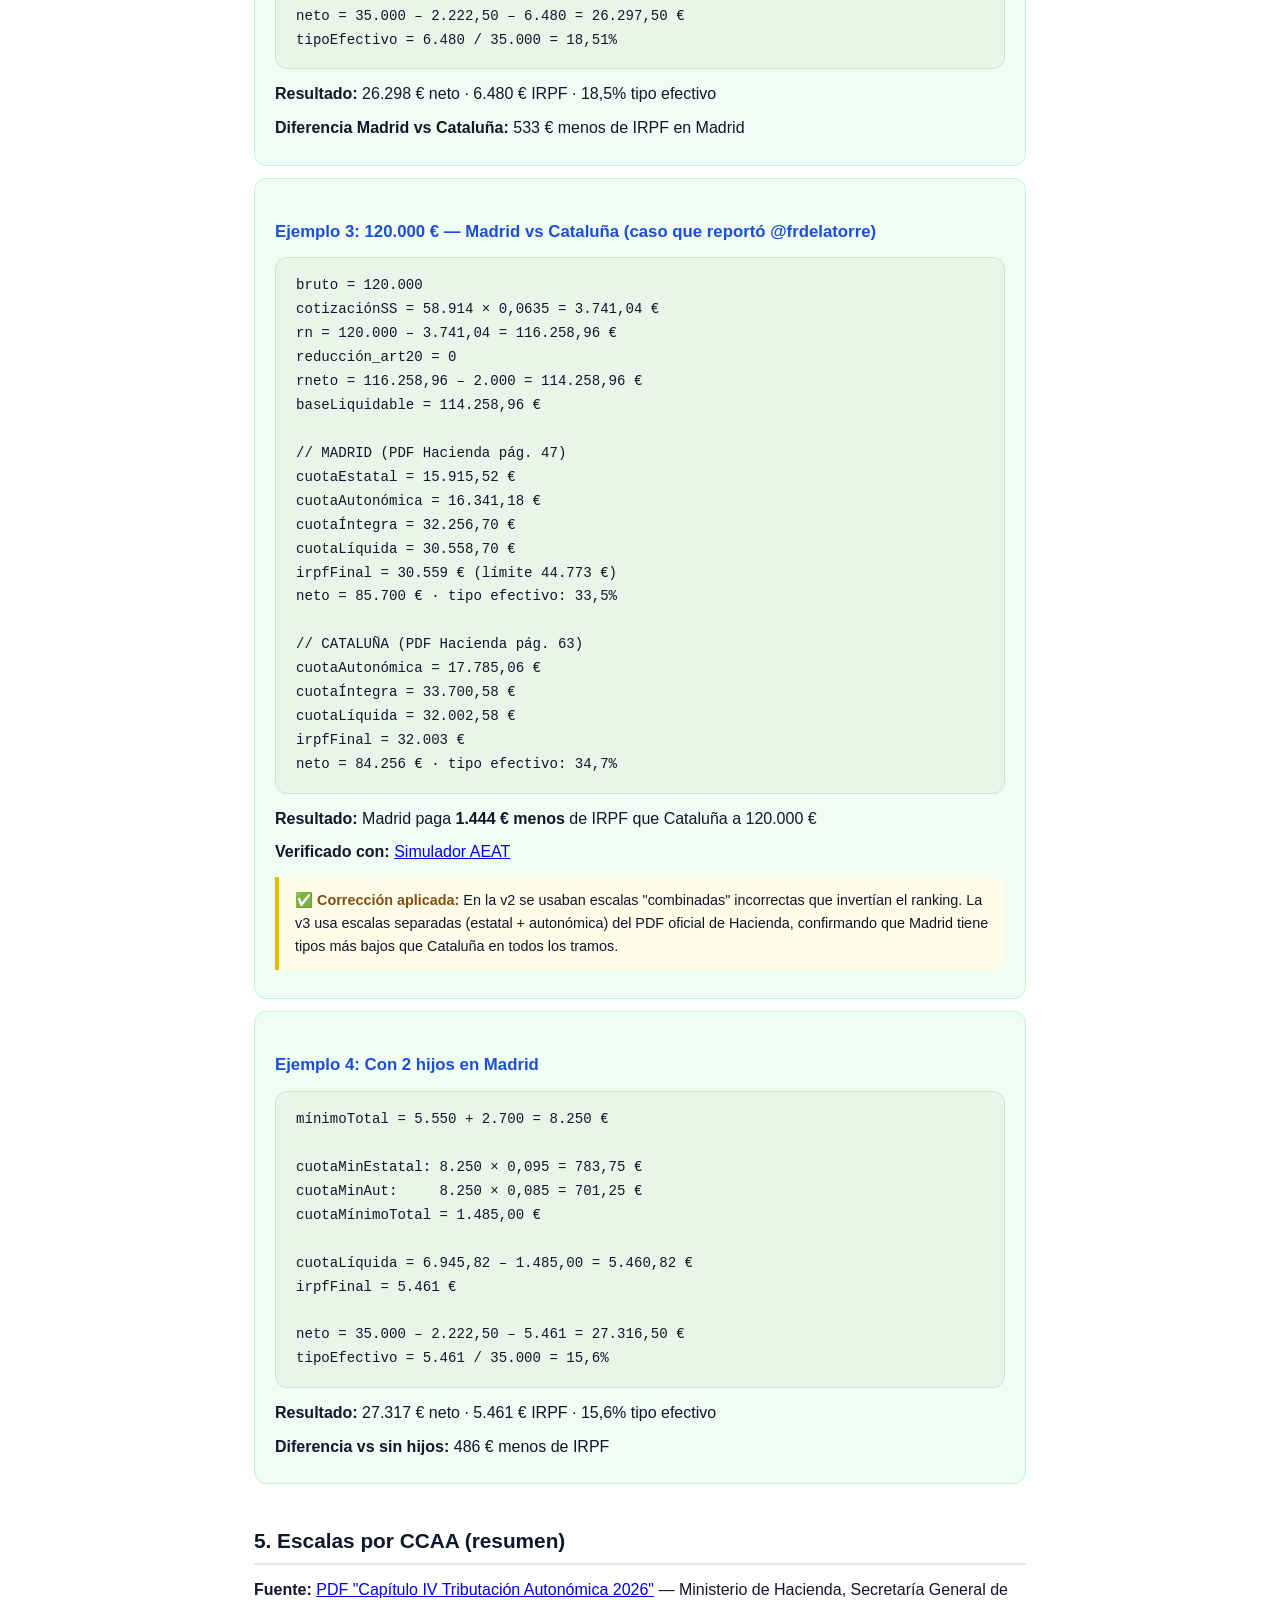
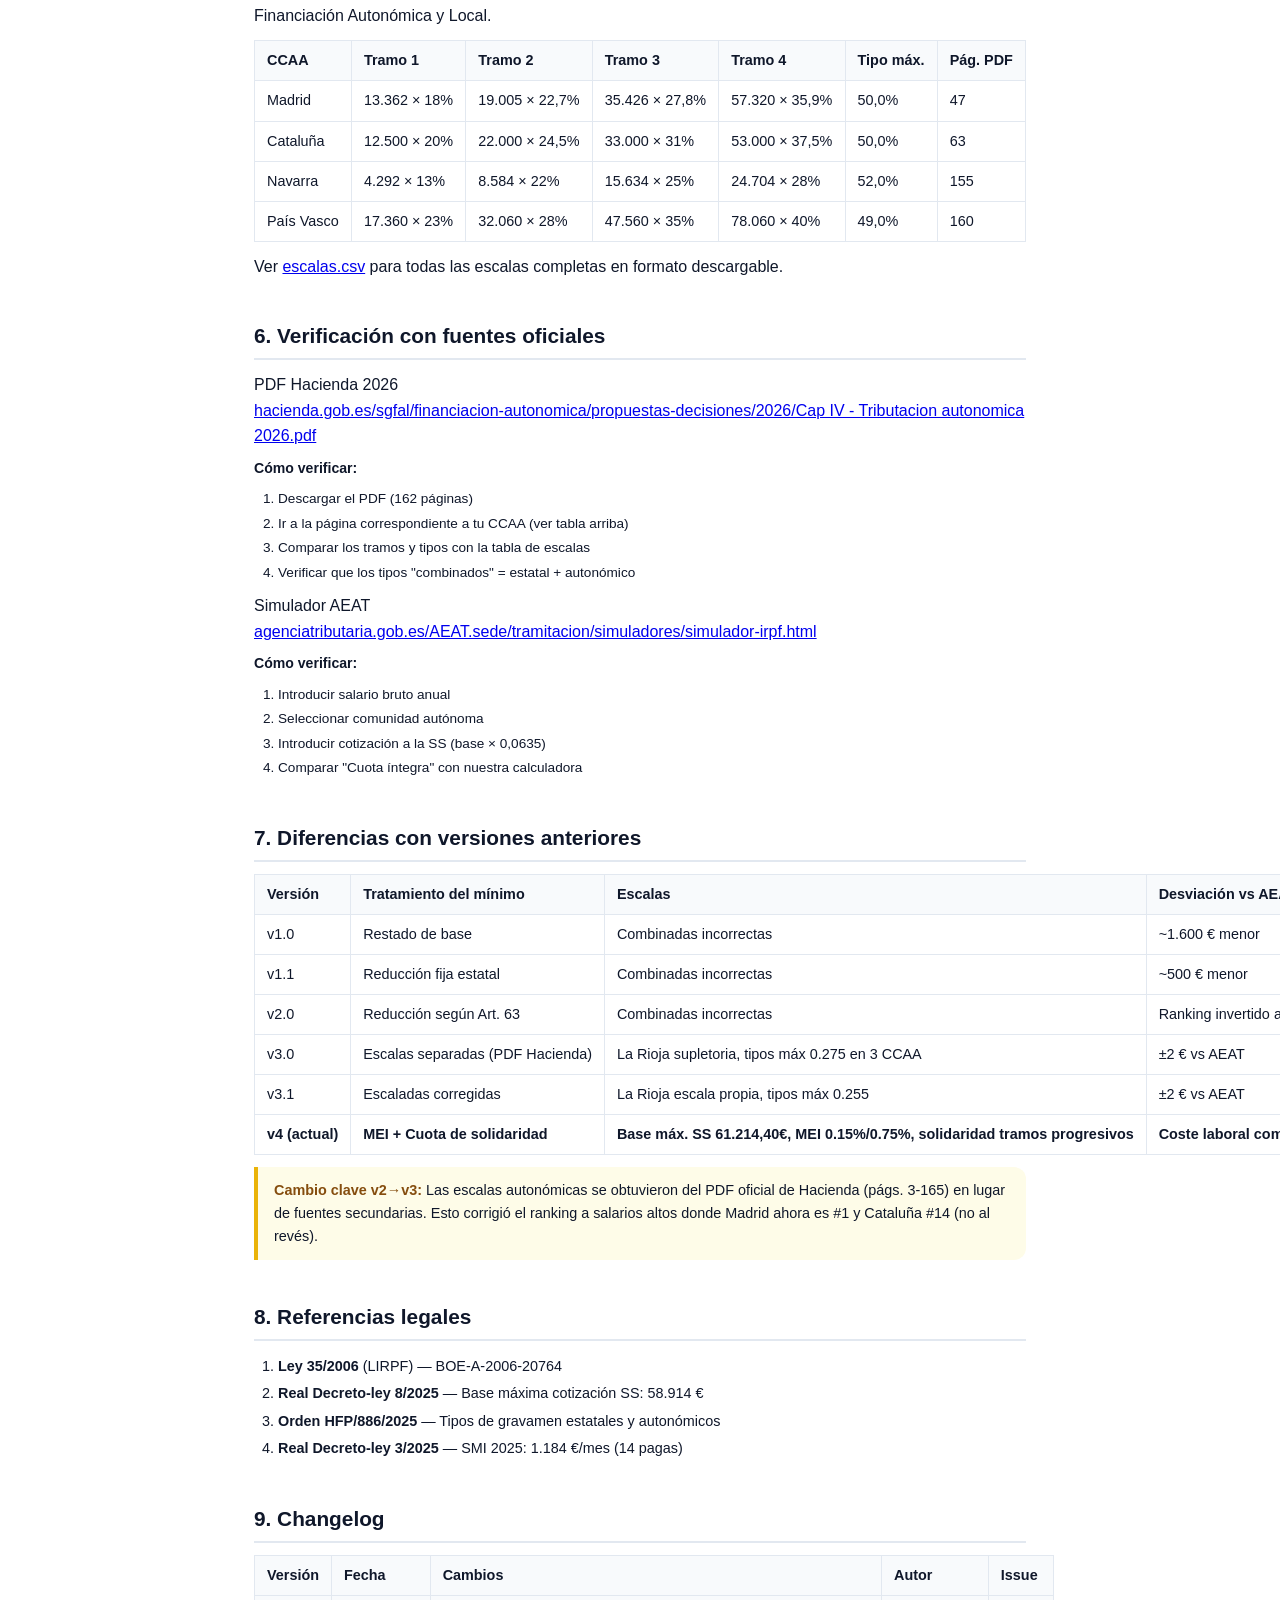
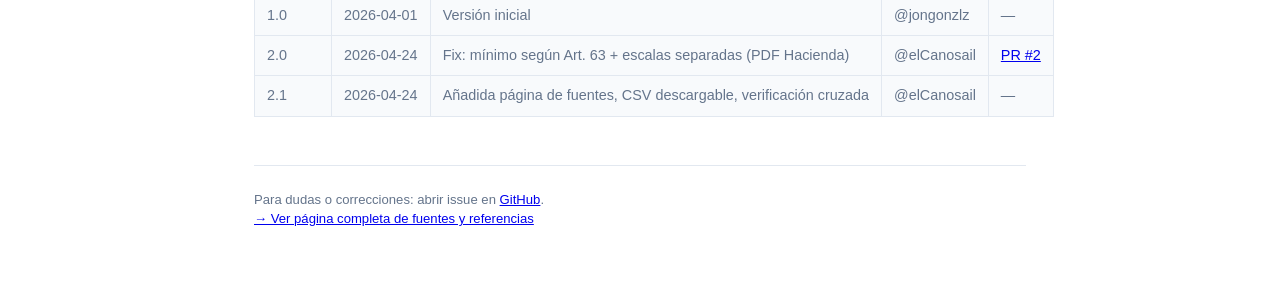
==== commit 2a9797d4: "v4: MEI 0.13% + solidaridad, base máxima 61.214,40€, tipos SS 2026 correctos" ====
--- a/docs/formulas.html
+++ b/docs/formulas.html
@@ -115,15 +115,15 @@
       <tr><th>Concepto</th><th>Valor</th><th>Fuente</th></tr>
       <tr><td>Base máxima de cotización (2026)</td><td>61.214,40 €/año</td><td>RDL 8/2025 (proyección 2026)</td></tr>
       <tr><td>Tipo trabajador (comunes + desempleo + FP)</td><td>6,35%</td><td>Art. 311 TRLGSS</td></tr>
-      <tr><td>MEI trabajador</td><td>0,15%</td><td>RDL 2/2023 (MEI 2026)</td></tr>
-      <tr><td>MEI empresarial</td><td>0,75%</td><td>RDL 2/2023 (MEI 2026)</td></tr>
-      <tr><td>Tipo total trabajador (SS + MEI)</td><td>6,50%</td><td></td></tr>
+      <tr><td>MEI trabajador</td><td>0,13%</td><td>Orden PJC/297/2026</td></tr>
+      <tr><td>MEI empresarial</td><td>0,67%</td><td>Orden PJC/297/2026</td></tr>
+      <tr><td>Tipo total trabajador (SS + MEI)</td><td>6,48%</td><td></td></tr>
     </table>
     <div class="formula-box">baseSS = min(bruto_anual, 61.214,40)
 cotizacionSS = baseSS × 0,0635
-mei = baseSS × 0,0015
+mei = baseSS × 0,0013
 cotizacion_total_tra = cotizacionSS + mei
-// = baseSS × 0,065</div>
+// = baseSS × 0,0648</div>
 
     <h3>1.1b Cuota de solidaridad (bases > base máxima)</h3>
     <div class="callout"><strong>⚠ Nueva 2025/2026:</strong> Desde 2025, existe una cuota de solidaridad sobre la parte del salario que supera la base máxima de cotización. Se reparte 5/6 empresarial y 1/6 trabajador.</div>
